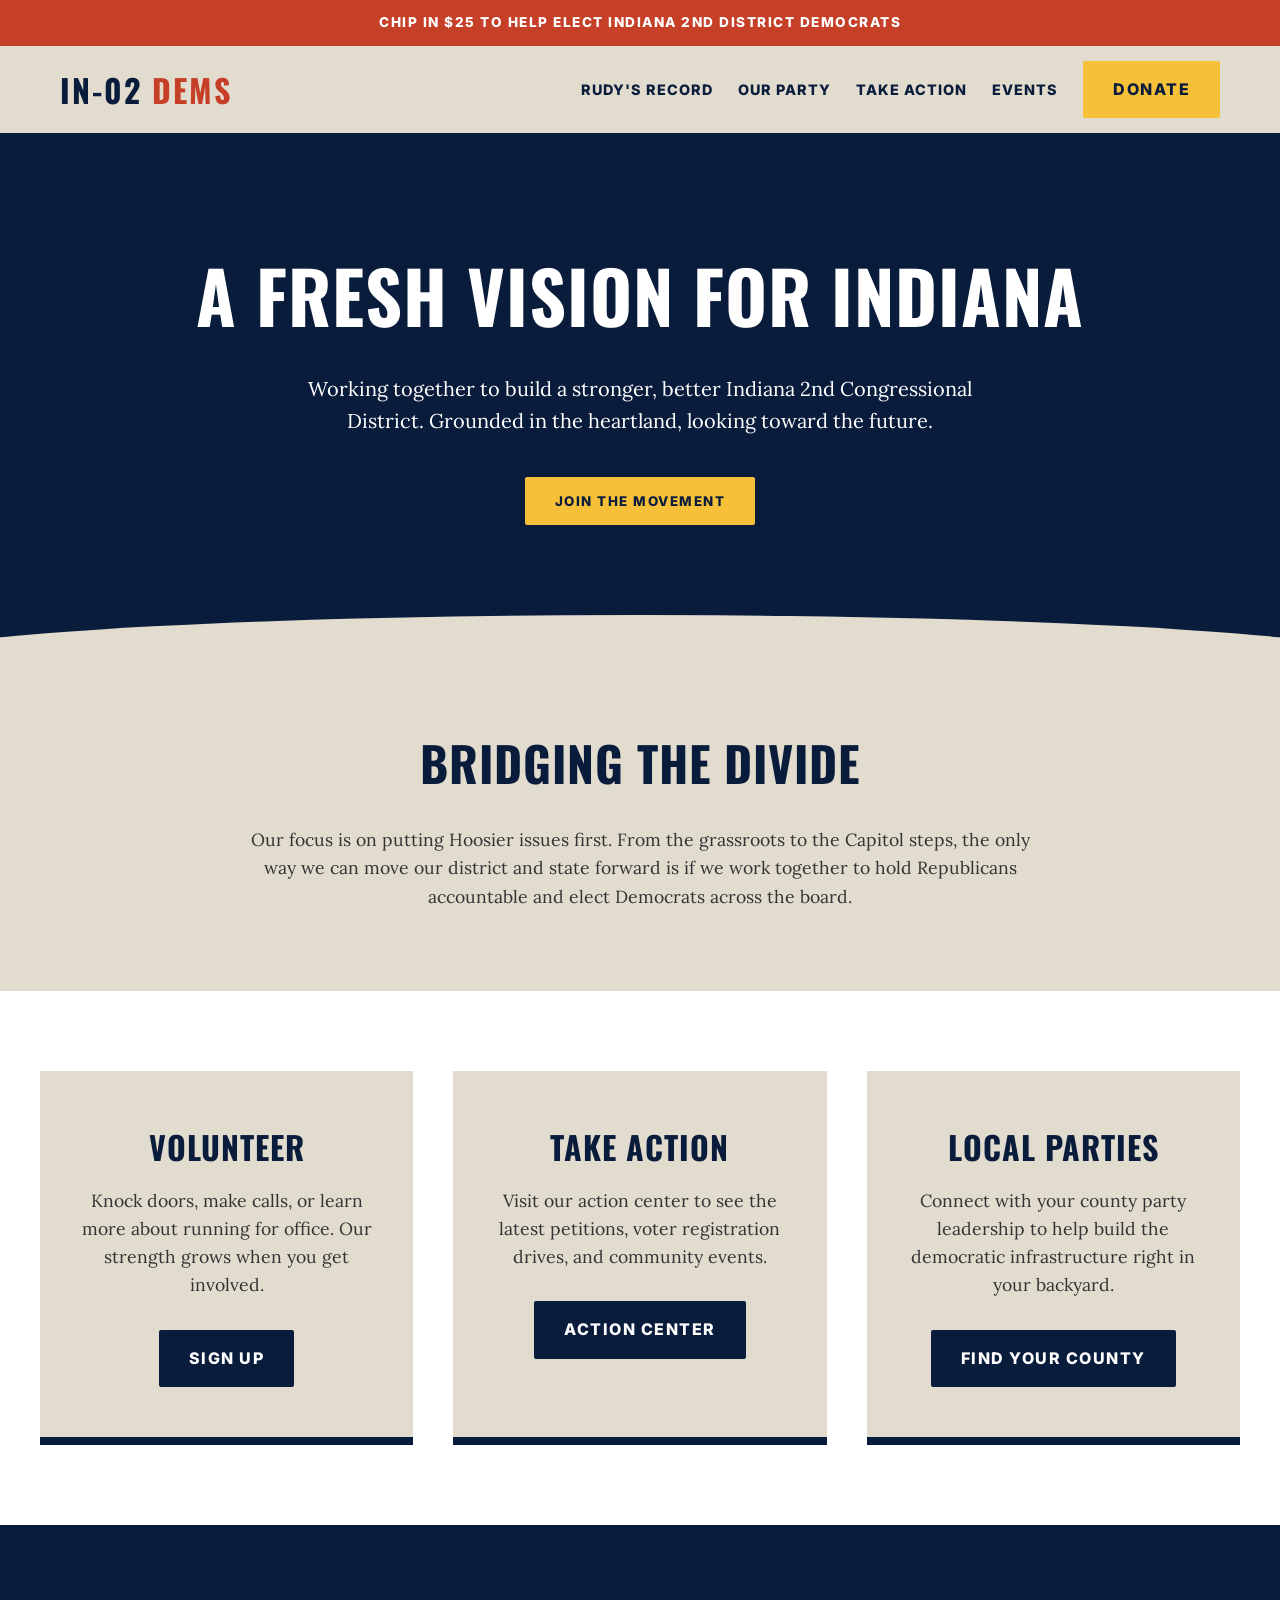
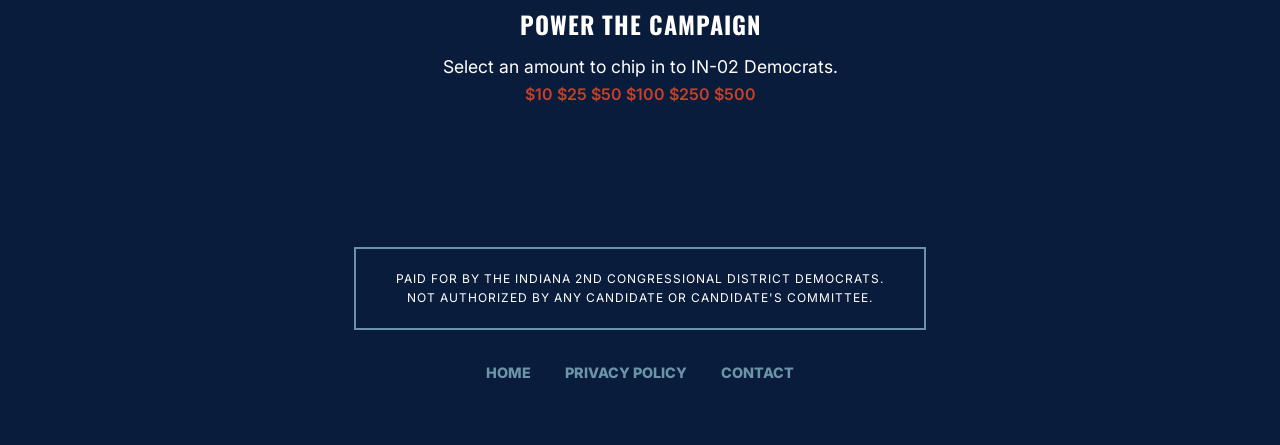
==== index.html @ 228e0f90 "Donate Button Syntax index.html" ====
<!DOCTYPE html>
<html lang="en">
<head>
    <meta charset="UTF-8">
    <meta name="viewport" content="width=device-width, initial-scale=1.0">
    <title>Indiana's 2nd Congressional District Democrats</title>
    <link href="https://fonts.googleapis.com/css2?family=Oswald:wght@500;700&family=Inter:wght@400;600;800&family=Lora:ital,wght@0,400;0,600;1,400&display=swap" rel="stylesheet">
    <style>
        /* Pete for America Inspired Design System */
        :root {
            --strato-blue: #0A1C3B;
            --heartland-yellow: #F6C039;
            --rust-belt: #C64028;
            --blue-sky: #6B94AA;
            --calumet: #E2DCCF; /* Warm sand/grey */
            --white: #FFFFFF;
            
            --font-head: 'Oswald', sans-serif;
            --font-sans: 'Inter', sans-serif;
            --font-serif: 'Lora', serif;
        }

        * {
            margin: 0;
            padding: 0;
            box-sizing: border-box;
        }

        body {
            font-family: var(--font-serif);
            color: var(--strato-blue);
            background-color: var(--white);
            line-height: 1.6;
        }

        h1, h2, h3, h4, h5 {
            font-family: var(--font-head);
            text-transform: uppercase;
            letter-spacing: 1px;
            color: var(--strato-blue);
        }

        p {
            font-size: 1.1rem;
            color: #333;
        }

        a {
            text-decoration: none;
            color: var(--rust-belt);
            font-family: var(--font-sans);
            font-weight: 600;
        }

        /* Buttons */
        .btn {
            display: inline-block;
            padding: 14px 28px;
            font-family: var(--font-sans);
            font-weight: 800;
            text-transform: uppercase;
            letter-spacing: 1.5px;
            border-radius: 2px;
            cursor: pointer;
            transition: all 0.3s ease;
            text-align: center;
        }

        .btn-yellow {
            background-color: var(--heartland-yellow);
            color: var(--strato-blue);
            border: 2px solid var(--heartland-yellow);
        }

        .btn-yellow:hover {
            background-color: transparent;
            color: var(--heartland-yellow);
        }

        .btn-blue {
            background-color: var(--strato-blue);
            color: var(--white);
            border: 2px solid var(--strato-blue);
        }

        .btn-blue:hover {
            background-color: transparent;
            color: var(--strato-blue);
        }

        /* Top Alert Bar */
        .top-bar {
            background-color: var(--rust-belt);
            color: var(--white);
            text-align: center;
            padding: 12px;
            font-family: var(--font-sans);
            font-size: 0.85rem;
            font-weight: 800;
            letter-spacing: 1.5px;
            text-transform: uppercase;
        }

        /* Navigation */
        header {
            background-color: var(--calumet);
            border-bottom: 4px solid var(--strato-blue);
            position: sticky;
            top: 0;
            z-index: 1000;
        }

        .nav-container {
            max-width: 1200px;
            margin: 0 auto;
            display: flex;
            justify-content: space-between;
            align-items: center;
            padding: 15px 20px;
        }

        .logo h2 {
            font-family: var(--font-head);
            font-size: 2rem;
            letter-spacing: 2px;
            color: var(--strato-blue);
            margin: 0;
            line-height: 1;
        }

        .logo span {
            color: var(--rust-belt);
        }

        .nav-links {
            display: flex;
            gap: 25px;
            align-items: center;
        }

        .nav-links a.nav-item {
            color: var(--strato-blue);
            font-family: var(--font-sans);
            font-weight: 800;
            font-size: 0.9rem;
            text-transform: uppercase;
            letter-spacing: 1px;
        }

        .nav-links a.nav-item:hover {
            color: var(--rust-belt);
            text-decoration: underline;
        }

        /* Hero Section with Bridge Motif */
        .hero {
            background-color: var(--strato-blue);
            color: var(--white);
            text-align: center;
            padding: 100px 20px 140px 20px;
            position: relative;
            overflow: hidden;
        }

        .hero::after {
            content: '';
            position: absolute;
            bottom: -50px;
            left: 50%;
            transform: translateX(-50%);
            width: 120%;
            height: 100px;
            background-color: var(--calumet);
            border-radius: 50% 50% 0 0; /* Creates an arch / bridge shape */
        }

        .hero h1 {
            color: var(--white);
            font-size: 4.5rem;
            margin-bottom: 20px;
            position: relative;
            z-index: 2;
        }

        .hero p {
            color: var(--white);
            font-size: 1.25rem;
            max-width: 700px;
            margin: 0 auto 40px auto;
            font-family: var(--font-serif);
            position: relative;
            z-index: 2;
        }

        /* Welcome Section */
        .welcome {
            background-color: var(--calumet);
            padding: 60px 20px 80px 20px;
            text-align: center;
        }

        .welcome-content {
            max-width: 800px;
            margin: 0 auto;
        }

        .welcome h2 {
            font-size: 3rem;
            margin-bottom: 25px;
        }

        /* Action Center Cards */
        .action-center {
            background-color: var(--white);
            padding: 80px 20px;
        }

        .action-grid {
            max-width: 1200px;
            margin: 0 auto;
            display: grid;
            grid-template-columns: repeat(auto-fit, minmax(320px, 1fr));
            gap: 40px;
        }

        .card {
            background-color: var(--calumet);
            padding: 50px 30px;
            text-align: center;
            border-bottom: 8px solid var(--strato-blue);
            transition: transform 0.2s ease;
        }

        .card:hover {
            transform: translateY(-5px);
        }

        .card h3 {
            font-size: 2rem;
            margin-bottom: 15px;
        }

        .card p {
            margin-bottom: 30px;
        }

        /* Donation Section */
        .donation-section {
            background-color: var(--strato-blue);
            padding: 80px 20px;
            text-align: center;
            color: var(--white);
        }

        .donation-section h2, .donation-section p {
            color: var(--white);
        }

        .donation-grid {
            max-width: 800px;
            display: grid;
            grid-template-columns: repeat(3, 1fr);
            gap: 20px;
            margin: 40px auto;
        }

        .donate-amt {
            background: transparent;
            border: 3px solid var(--heartland-yellow);
            color: var(--heartland-yellow);
            padding: 15px;
            font-size: 1.5rem;
            font-family: var(--font-head);
            cursor: pointer;
            transition: all 0.2s;
        }

        .donate-amt:hover {
            background: var(--heartland-yellow);
            color: var(--strato-blue);
        }

        /* Newsletter Signup */
         .newsletter {
            background-color: var(--heartland-yellow);
            color: var(--strato-blue);
            padding: 80px 20px;
            text-align: center;
         }

        /* Footer */
        footer {
            background-color: var(--strato-blue);
            color: var(--blue-sky);
            text-align: center;
            padding: 60px 20px;
            font-family: var(--font-sans);
        }

        .disclaimer {
            border: 2px solid var(--blue-sky);
            display: inline-block;
            padding: 20px 40px;
            margin-bottom: 30px;
            font-size: 0.75rem;
            text-transform: uppercase;
            letter-spacing: 1px;
            color: var(--white);
        }

        .footer-links a {
            color: var(--blue-sky);
            margin: 0 15px;
            font-size: 0.9rem;
            text-transform: uppercase;
            font-weight: 800;
        }

        .footer-links a:hover {
            color: var(--heartland-yellow);
        }

        /* Mobile Responsiveness */
        @media (max-width: 768px) {
            .nav-links {
                display: none;
            }
            .hero h1 {
                font-size: 3rem;
            }
            .donation-grid {
                grid-template-columns: 1fr 1fr;
            }
        }
        /* ========================================= */
        /* --- ACTION NETWORK & POP-UP STYLES --- */
        /* ========================================= */

        /* --- 1. Action Network Form Overrides --- */
        #can-form-area {
            font-family: var(--font-sans) !important;
            color: var(--strato-blue) !important;
            text-align: left !important;
            margin: 0 auto !important;
            float: none !important;
            display: block !important;
            max-width: 600px !important;
        }

        #can-form-area input[type="text"],
        #can-form-area input[type="email"],
        #can-form-area input[type="tel"],
        #can-form-area select {
            font-family: var(--font-sans) !important;
            border: 2px solid var(--strato-blue) !important;
            border-radius: 2px !important;
            padding: 12px 15px !important;
            background-color: var(--white) !important;
            color: var(--strato-blue) !important;
            font-size: 1rem !important;
            margin-bottom: 15px !important;
        }

        #can-form-area input[type="submit"], 
        #can-form-area .button {
            background-color: var(--strato-blue) !important;
            color: var(--white) !important;
            border: 2px solid var(--strato-blue) !important;
            font-family: var(--font-sans) !important;
            font-weight: 800 !important;
            text-transform: uppercase !important;
            letter-spacing: 1.5px !important;
            border-radius: 2px !important;
            padding: 14px 28px !important;
            cursor: pointer !important;
            transition: all 0.3s ease !important;
            width: 100% !important;
            margin-top: 15px !important;
            box-shadow: none !important;
            text-shadow: none !important;
        }

        #can-form-area input[type="submit"]:hover, 
        #can-form-area .button:hover {
            background-color: transparent !important;
            color: var(--strato-blue) !important;
        }

        #can-form-area label {
            font-weight: 600 !important;
            color: var(--strato-blue) !important;
            margin-bottom: 5px !important;
        }
        
        #can-form-area .control-label {
            font-family: var(--font-head) !important;
            text-transform: uppercase !important;
            letter-spacing: 1px !important;
            font-size: 1.2rem !important;
            margin-top: 15px !important;
        }

        /* --- 2. Modal / Pop-Up Styles --- */
        .modal {
            display: none; 
            position: fixed; 
            z-index: 2000; 
            left: 0;
            top: 0;
            width: 100%; 
            height: 100%; 
            overflow: auto; 
            background-color: rgba(10, 28, 59, 0.85); 
            backdrop-filter: blur(4px); 
        }

        .modal-content {
            background-color: var(--calumet);
            margin: 5% auto; 
            padding: 40px 30px;
            border-top: 8px solid var(--heartland-yellow);
            width: 90%;
            max-width: 650px;
            position: relative;
            box-shadow: 0 10px 30px rgba(0,0,0,0.3);
            border-radius: 4px;
        }

        .close-btn {
            color: var(--strato-blue);
            position: absolute;
            top: 15px;
            right: 25px;
            font-size: 35px;
            font-weight: bold;
            cursor: pointer;
            transition: color 0.2s;
        }

        .close-btn:hover,
        .close-btn:focus {
            color: var(--rust-belt);
            text-decoration: none;
        }
    </style>
</head>
<body>

    <div class="top-bar">
        Chip in $25 to help elect Indiana 2nd District Democrats
    </div>

    <header>
        <div class="nav-container">
            <div class="logo">
                <h2>IN-02 <span>DEMS</span></h2>
            </div>
            <nav class="nav-links">
                <a href="rudy-facts.html" class="nav-item">Rudy's Record</a>
                <a href="our-party.html" class="nav-item">Our Party</a>
                <a href="#action" class="nav-item">Take Action</a>
                <a href="#events" class="nav-item">Events</a>
                <a href="https://secure.actblue.com" class="btn btn-yellow">Donate</a>
            </nav>
        </div>
    </header>

    <section class="hero">
        <h1>A Fresh Vision for Indiana</h1>
        <p>Working together to build a stronger, better Indiana 2nd Congressional District. Grounded in the heartland, looking toward the future.</p>
        <button id="openModalBtn" class="btn btn-yellow">Join The Movement</button>
    </section>

    <section id="about" class="welcome">
        <div class="welcome-content">
            <h2>Bridging The Divide</h2>
            <p>Our focus is on putting Hoosier issues first. From the grassroots to the Capitol steps, the only way we can move our district and state forward is if we work together to hold Republicans accountable and elect Democrats across the board.</p>
        </div>
    </section>

    <section id="action" class="action-center">
        <div class="action-grid">
            <div class="card">
                <h3>Volunteer</h3>
                <p>Knock doors, make calls, or learn more about running for office. Our strength grows when you get involved.</p>
                <a href="#" class="btn btn-blue">Sign Up</a>
            </div>
            <div class="card">
                <h3>Take Action</h3>
                <p>Visit our action center to see the latest petitions, voter registration drives, and community events.</p>
                <a href="#" class="btn btn-blue">Action Center</a>
            </div>
            <div class="card">
                <h3>Local Parties</h3>
                <p>Connect with your county party leadership to help build the democratic infrastructure right in your backyard.</p>
                <a href="#" class="btn btn-blue">Find Your County</a>
            </div>
        </div>
    </section>

    <section class="donation-section">
        <h2>Power The Campaign</h2>
        <p style="font-family: var(--font-sans); margin-top: 10px;">Select an amount to chip in to IN-02 Democrats.</p>
        
        <div class="donate-grid">
            <a href="https://secure.actblue.com/donate/2nd-congressional-district-democrat-committee-1?amount=10" target="_blank" class="donate-btn">$10</a>
            <a href="https://secure.actblue.com/donate/2nd-congressional-district-democrat-committee-1?amount=25" target="_blank" class="donate-btn">$25</a>
            <a href="https://secure.actblue.com/donate/2nd-congressional-district-democrat-committee-1?amount=50" target="_blank" class="donate-btn">$50</a>
            <a href="https://secure.actblue.com/donate/2nd-congressional-district-democrat-committee-1?amount=100" target="_blank" class="donate-btn">$100</a>
            <a href="https://secure.actblue.com/donate/2nd-congressional-district-democrat-committee-1?amount=250" target="_blank" class="donate-btn">$250</a>
            <a href="https://secure.actblue.com/donate/2nd-congressional-district-democrat-committee-1?amount=500" target="_blank" class="donate-btn">$500</a>
        </div>
        
    </section>
    <!-- The Pop-Up Modal -->
    <div id="actionModal" class="modal">
        <div class="modal-content">
            <span class="close-btn">&times;</span>
            <h2 style="text-align: center; font-size: 2.5rem; margin-bottom: 10px;">Join The Team</h2>
            <p style="text-align: center; margin-bottom: 25px;">Sign up for updates and volunteer opportunities.</p>
            
            <!-- PASTE YOUR ACTION NETWORK EMBED CODE BELOW THIS LINE -->
            <link href='https://actionnetwork.org/css/style-embed-whitelabel-v3.css' rel='stylesheet' type='text/css' />
            <script src='https://actionnetwork.org/widgets/v6/form/join-the-movement-162?format=js&source=widget&style=full'></script>
            <div id='can-form-area-join-the-movement-162' style='width: 600px'><!-- this div is the target for our HTML insertion --></div>
            <!-- END ACTION NETWORK EMBED -->
        </div>
    </div>
    </section>

    <!-- Footer -->

    <footer>
        <div class="disclaimer">
            Paid for by the Indiana 2nd Congressional District Democrats.<br>
            Not authorized by any candidate or candidate's committee.
        </div>
        <div class="footer-links">
            <a href="#">Home</a>
            <a href="#">Privacy Policy</a>
            <a href="#">Contact</a>
        </div>
    </footer>
    <!-- Pop-Up Functionality -->
    <script>
        // Get the modal
        var modal = document.getElementById("actionModal");

        // Get the button that opens the modal
        var btn = document.getElementById("openModalBtn");

        // Get the <span> element that closes the modal
        var span = document.getElementsByClassName("close-btn")[0];

        // When the user clicks the button, open the modal 
        btn.onclick = function() {
            modal.style.display = "block";
        }

        // When the user clicks on <span> (x), close the modal
        span.onclick = function() {
            modal.style.display = "none";
        }

        // When the user clicks anywhere outside of the modal, close it
        window.onclick = function(event) {
            if (event.target == modal) {
                modal.style.display = "none";
            }
        }
    </script>
</body>
</html>
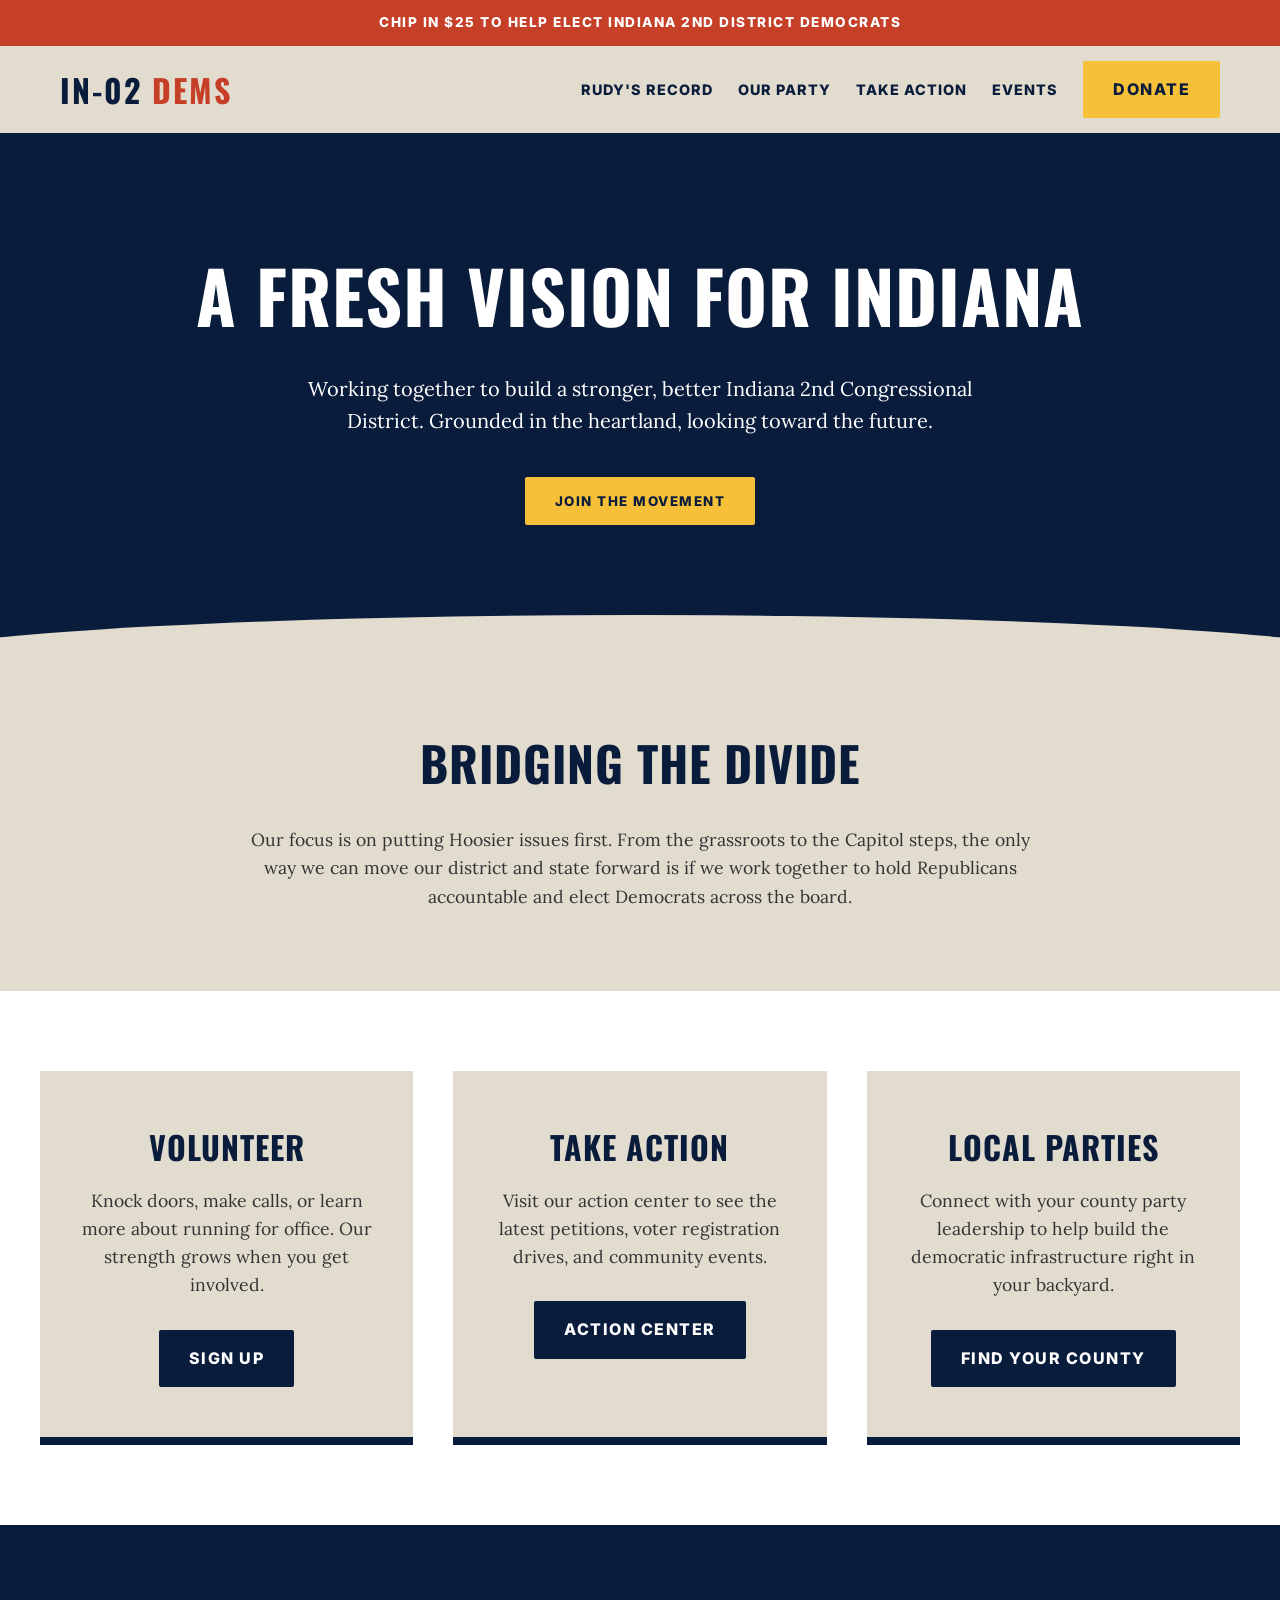
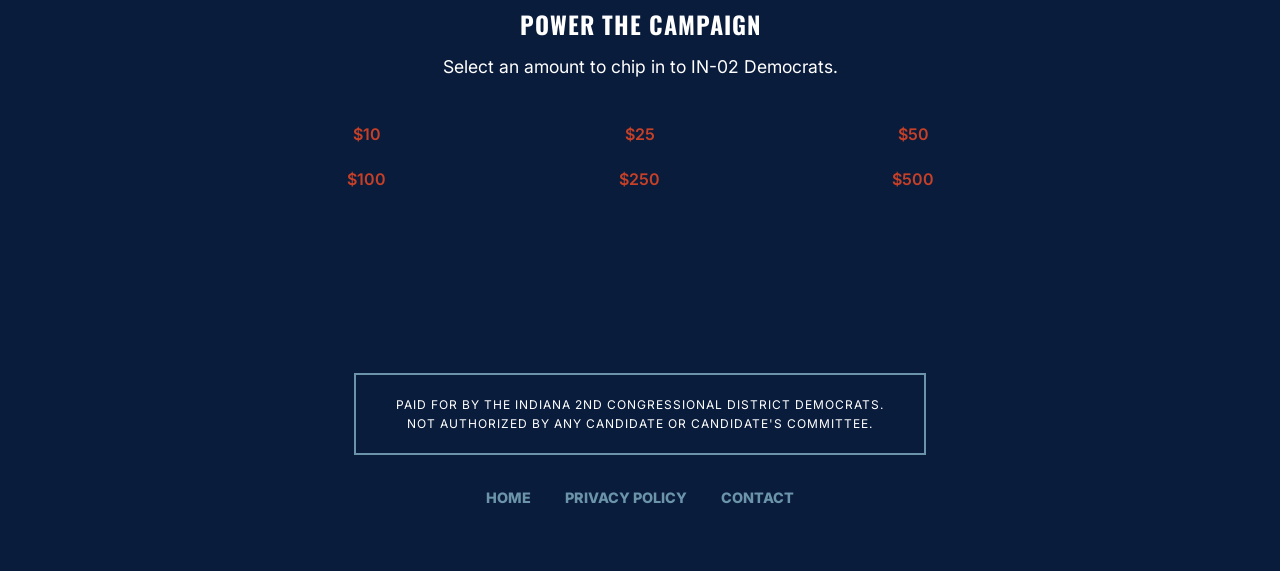
==== commit c22f78dd: "Donate to Donation index.html" ====
--- a/index.html
+++ b/index.html
@@ -502,7 +502,7 @@
         <h2>Power The Campaign</h2>
         <p style="font-family: var(--font-sans); margin-top: 10px;">Select an amount to chip in to IN-02 Democrats.</p>
         
-        <div class="donate-grid">
+        <div class="donation-grid">
             <a href="https://secure.actblue.com/donate/2nd-congressional-district-democrat-committee-1?amount=10" target="_blank" class="donate-btn">$10</a>
             <a href="https://secure.actblue.com/donate/2nd-congressional-district-democrat-committee-1?amount=25" target="_blank" class="donate-btn">$25</a>
             <a href="https://secure.actblue.com/donate/2nd-congressional-district-democrat-committee-1?amount=50" target="_blank" class="donate-btn">$50</a>
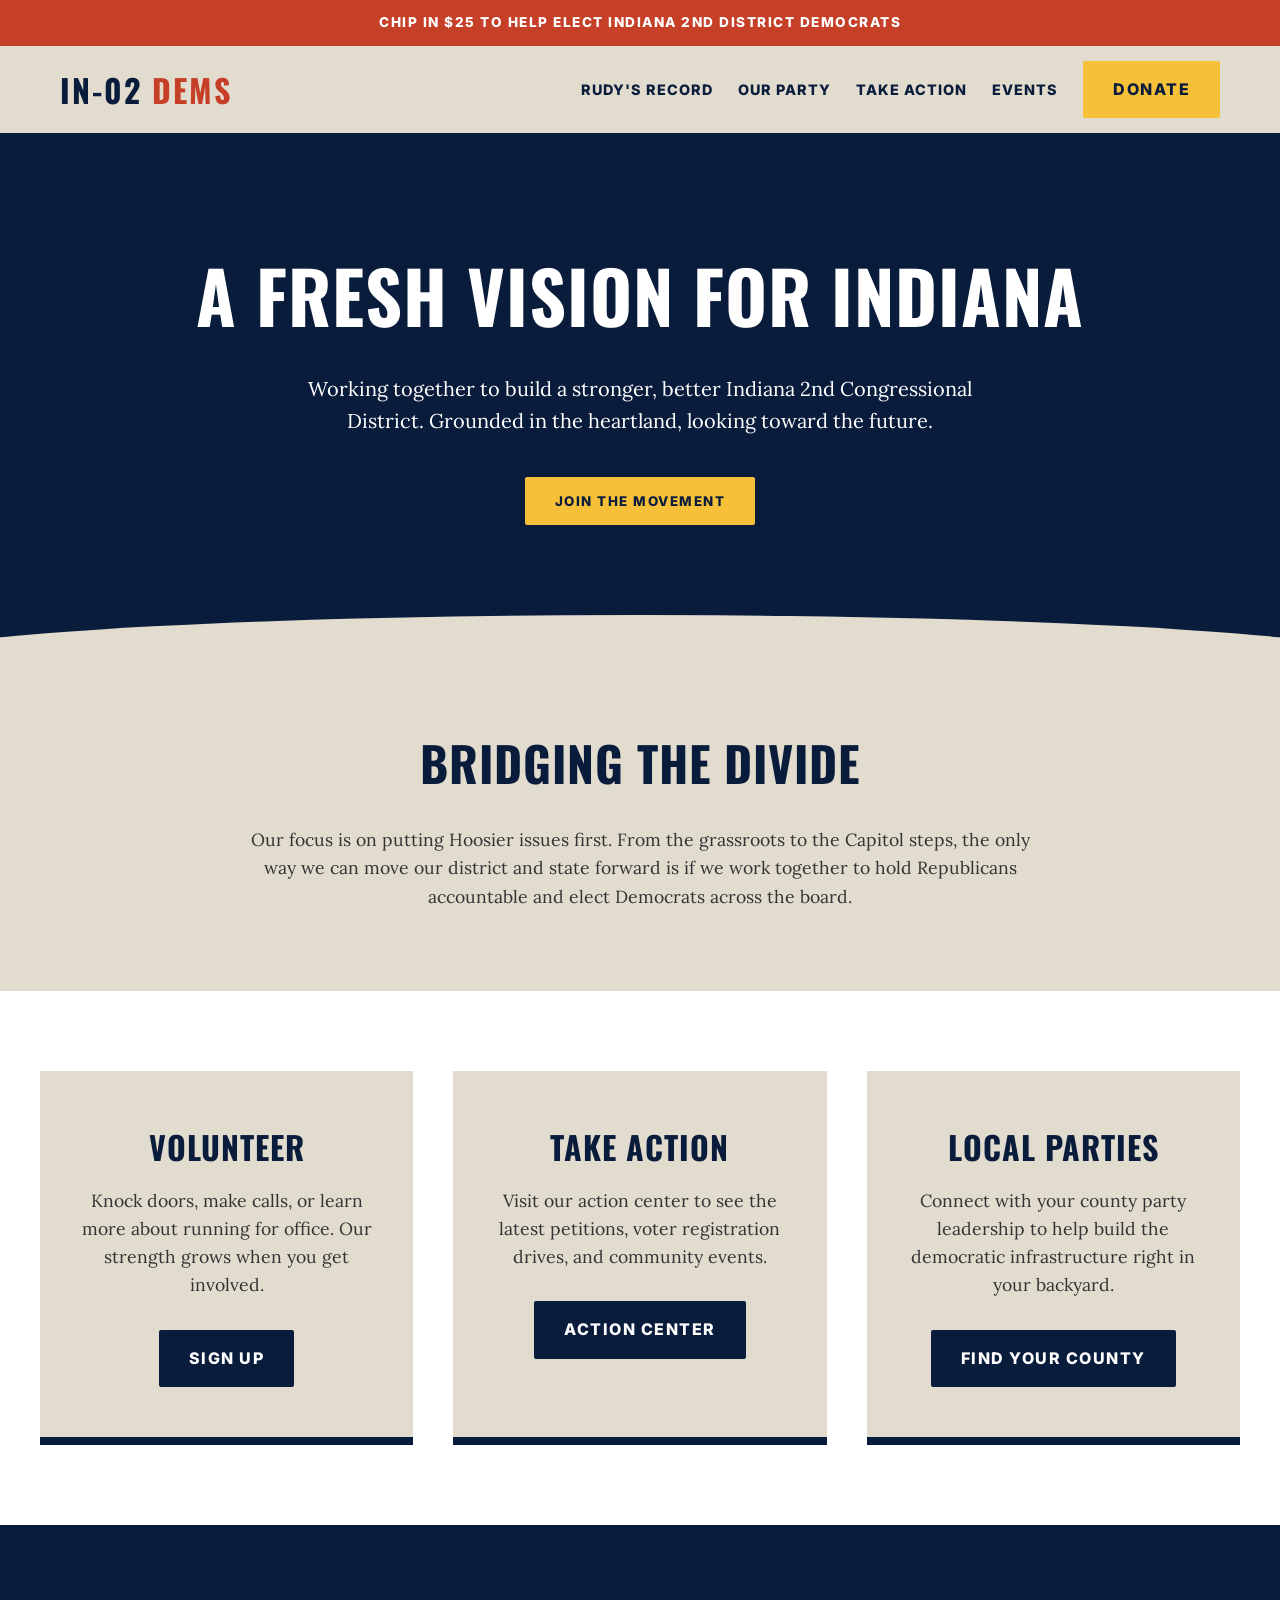
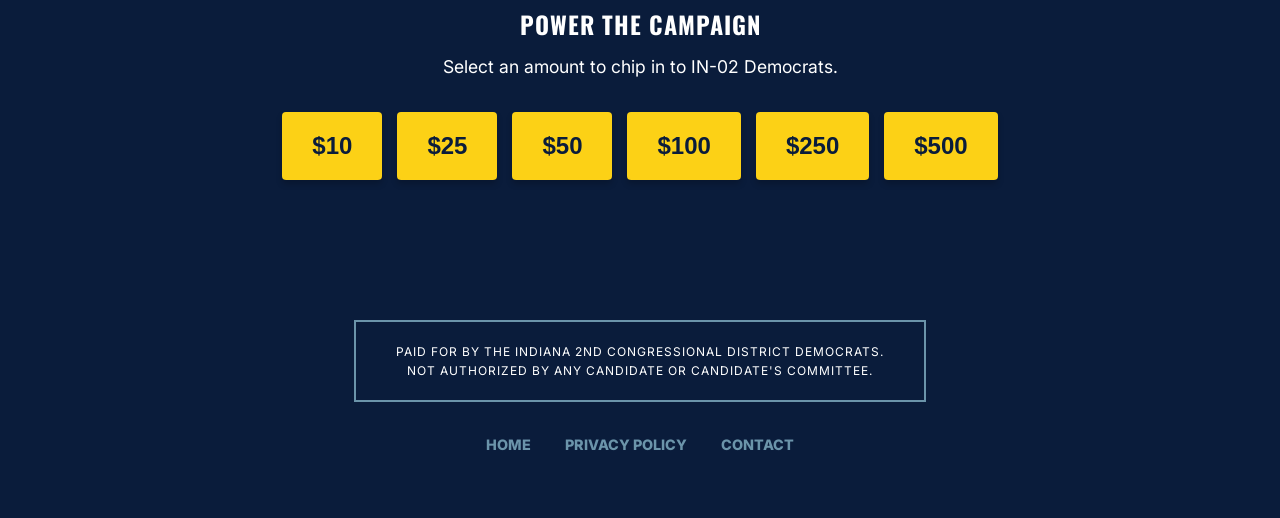
==== commit b9c98c0d: "CSS Added to Donation Buttons index.html" ====
--- a/index.html
+++ b/index.html
@@ -442,6 +442,45 @@
             color: var(--rust-belt);
             text-decoration: none;
         }
+        /* ========================================= */
+        /* --- DONATION BUTTON HOVER STYLES --- */
+        /* ========================================= */
+
+        .donate-grid-fixed {
+            display: flex;
+            flex-wrap: wrap;
+            justify-content: center;
+            gap: 20px;
+            max-width: 800px;
+            margin: 30px auto 0 auto;
+            padding: 0 20px;
+        }
+
+        .donate-box {
+            background-color: #FCD116 !important;
+            color: #0A1C3B !important;
+            padding: 20px 10px !important; /* Increased padding makes them taller */
+            width: 150px !important; /* Forces every box to be exactly 150px wide */
+            box-sizing: border-box !important;
+            font-family: sans-serif !important;
+            font-size: 1.8rem !important; /* Slightly larger text */
+            font-weight: bold !important;
+            text-decoration: none !important;
+            border-radius: 6px !important; /* Slightly softer corners */
+            text-align: center !important;
+            box-shadow: 0 4px 6px rgba(0,0,0,0.2) !important;
+            transition: transform 0.2s ease, box-shadow 0.2s ease !important; /* The magic animation rule */
+            display: block !important;
+        }
+
+        /* This controls what happens when the mouse hovers over the box */
+        .donate-box:hover {
+            transform: translateY(-8px) !important; /* Lifts the box up by 8 pixels */
+            box-shadow: 0 12px 24px rgba(0,0,0,0.3) !important; /* Makes the shadow larger to simulate lifting */
+            text-decoration: none !important;
+            color: #0A1C3B !important;
+        }
+        
     </style>
 </head>
 <body>
@@ -502,13 +541,13 @@
         <h2>Power The Campaign</h2>
         <p style="font-family: var(--font-sans); margin-top: 10px;">Select an amount to chip in to IN-02 Democrats.</p>
         
-        <div class="donation-grid">
-            <a href="https://secure.actblue.com/donate/2nd-congressional-district-democrat-committee-1?amount=10" target="_blank" class="donate-btn">$10</a>
-            <a href="https://secure.actblue.com/donate/2nd-congressional-district-democrat-committee-1?amount=25" target="_blank" class="donate-btn">$25</a>
-            <a href="https://secure.actblue.com/donate/2nd-congressional-district-democrat-committee-1?amount=50" target="_blank" class="donate-btn">$50</a>
-            <a href="https://secure.actblue.com/donate/2nd-congressional-district-democrat-committee-1?amount=100" target="_blank" class="donate-btn">$100</a>
-            <a href="https://secure.actblue.com/donate/2nd-congressional-district-democrat-committee-1?amount=250" target="_blank" class="donate-btn">$250</a>
-            <a href="https://secure.actblue.com/donate/2nd-congressional-district-democrat-committee-1?amount=500" target="_blank" class="donate-btn">$500</a>
+        <div style="display: flex; flex-wrap: wrap; justify-content: center; gap: 15px; max-width: 800px; margin: 30px auto 0 auto; padding: 0 20px;">
+            <a href="https://secure.actblue.com/donate/2nd-congressional-district-democrat-committee-1?amount=10" target="_blank" style="display: inline-block; background-color: #FCD116 !important; color: #0A1C3B !important; padding: 15px 30px; font-family: sans-serif; font-size: 1.5rem; font-weight: bold; text-decoration: none; border-radius: 4px; min-width: 100px; text-align: center; box-shadow: 0 4px 6px rgba(0,0,0,0.2); border: none;">$10</a>
+            <a href="https://secure.actblue.com/donate/2nd-congressional-district-democrat-committee-1?amount=25" target="_blank" style="display: inline-block; background-color: #FCD116 !important; color: #0A1C3B !important; padding: 15px 30px; font-family: sans-serif; font-size: 1.5rem; font-weight: bold; text-decoration: none; border-radius: 4px; min-width: 100px; text-align: center; box-shadow: 0 4px 6px rgba(0,0,0,0.2); border: none;">$25</a>
+            <a href="https://secure.actblue.com/donate/2nd-congressional-district-democrat-committee-1?amount=50" target="_blank" style="display: inline-block; background-color: #FCD116 !important; color: #0A1C3B !important; padding: 15px 30px; font-family: sans-serif; font-size: 1.5rem; font-weight: bold; text-decoration: none; border-radius: 4px; min-width: 100px; text-align: center; box-shadow: 0 4px 6px rgba(0,0,0,0.2); border: none;">$50</a>
+            <a href="https://secure.actblue.com/donate/2nd-congressional-district-democrat-committee-1?amount=100" target="_blank" style="display: inline-block; background-color: #FCD116 !important; color: #0A1C3B !important; padding: 15px 30px; font-family: sans-serif; font-size: 1.5rem; font-weight: bold; text-decoration: none; border-radius: 4px; min-width: 100px; text-align: center; box-shadow: 0 4px 6px rgba(0,0,0,0.2); border: none;">$100</a>
+            <a href="https://secure.actblue.com/donate/2nd-congressional-district-democrat-committee-1?amount=250" target="_blank" style="display: inline-block; background-color: #FCD116 !important; color: #0A1C3B !important; padding: 15px 30px; font-family: sans-serif; font-size: 1.5rem; font-weight: bold; text-decoration: none; border-radius: 4px; min-width: 100px; text-align: center; box-shadow: 0 4px 6px rgba(0,0,0,0.2); border: none;">$250</a>
+            <a href="https://secure.actblue.com/donate/2nd-congressional-district-democrat-committee-1?amount=500" target="_blank" style="display: inline-block; background-color: #FCD116 !important; color: #0A1C3B !important; padding: 15px 30px; font-family: sans-serif; font-size: 1.5rem; font-weight: bold; text-decoration: none; border-radius: 4px; min-width: 100px; text-align: center; box-shadow: 0 4px 6px rgba(0,0,0,0.2); border: none;">$500</a>
         </div>
         
     </section>
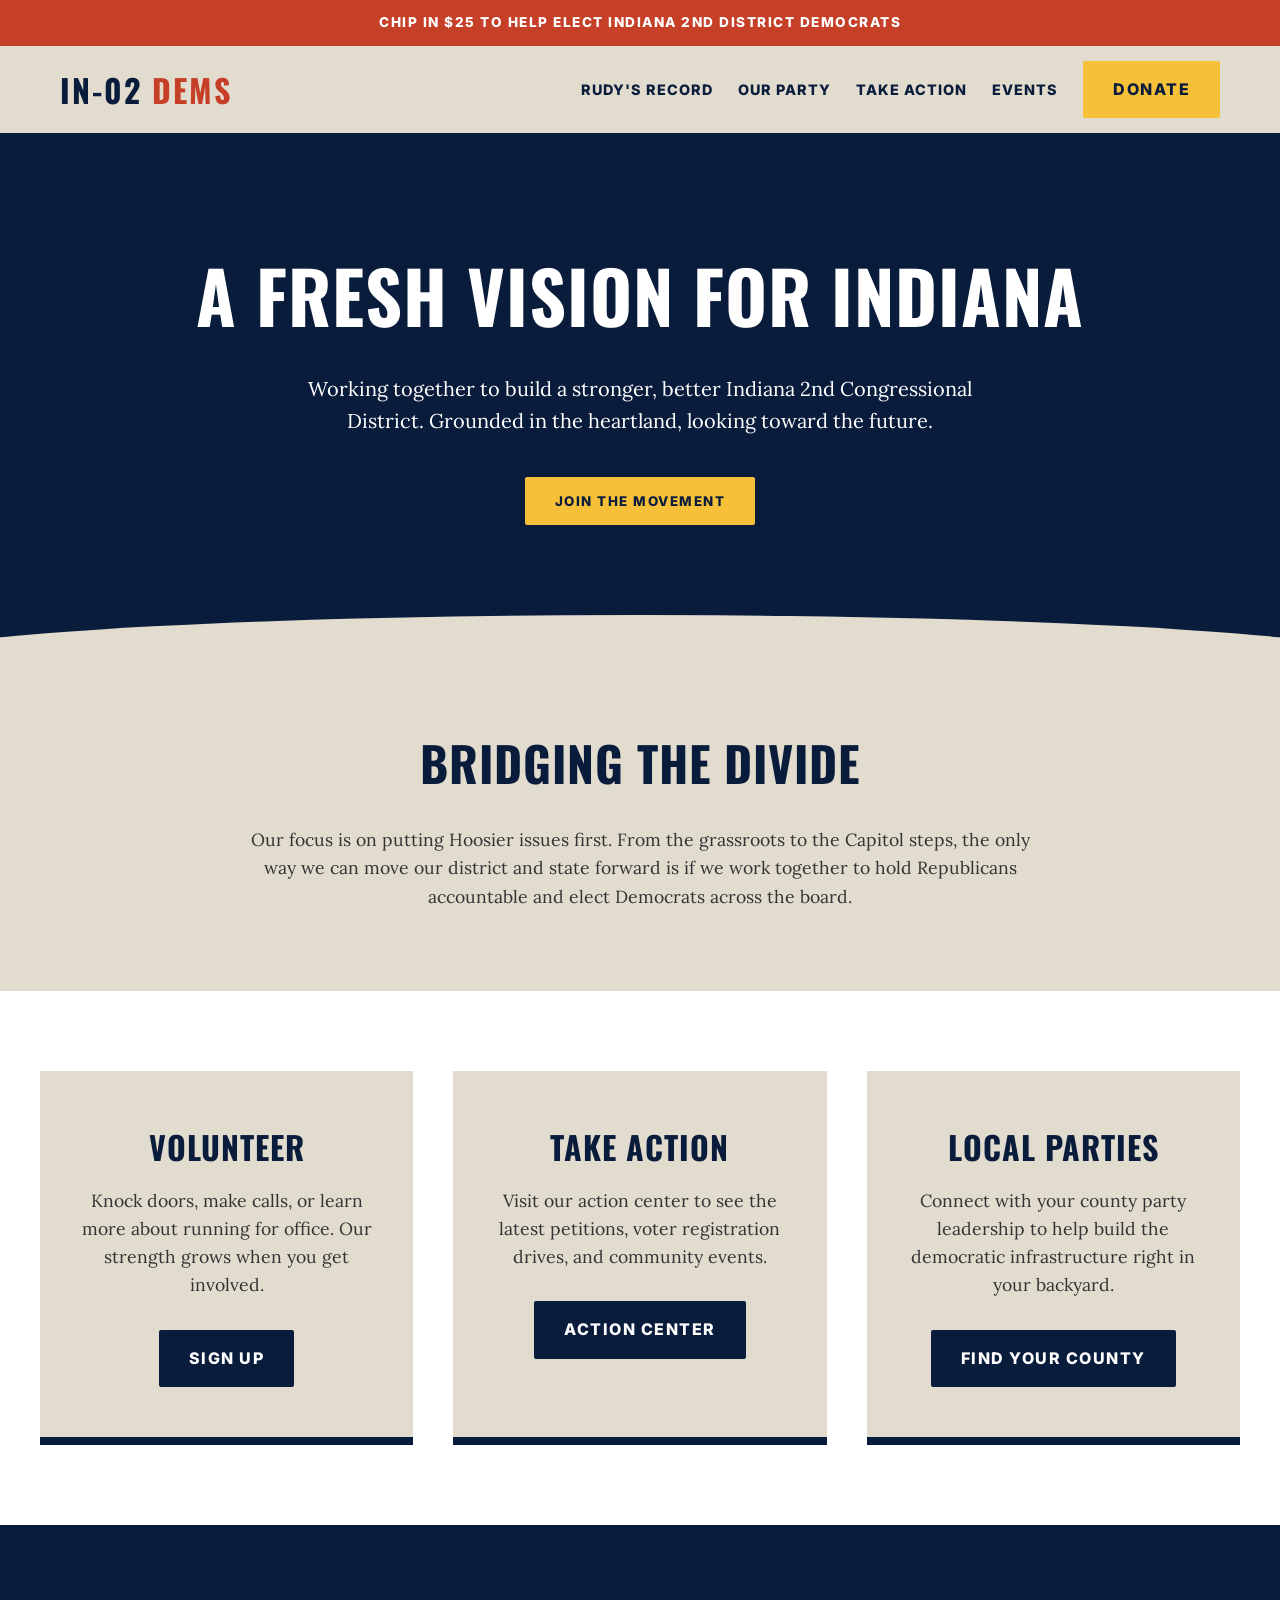
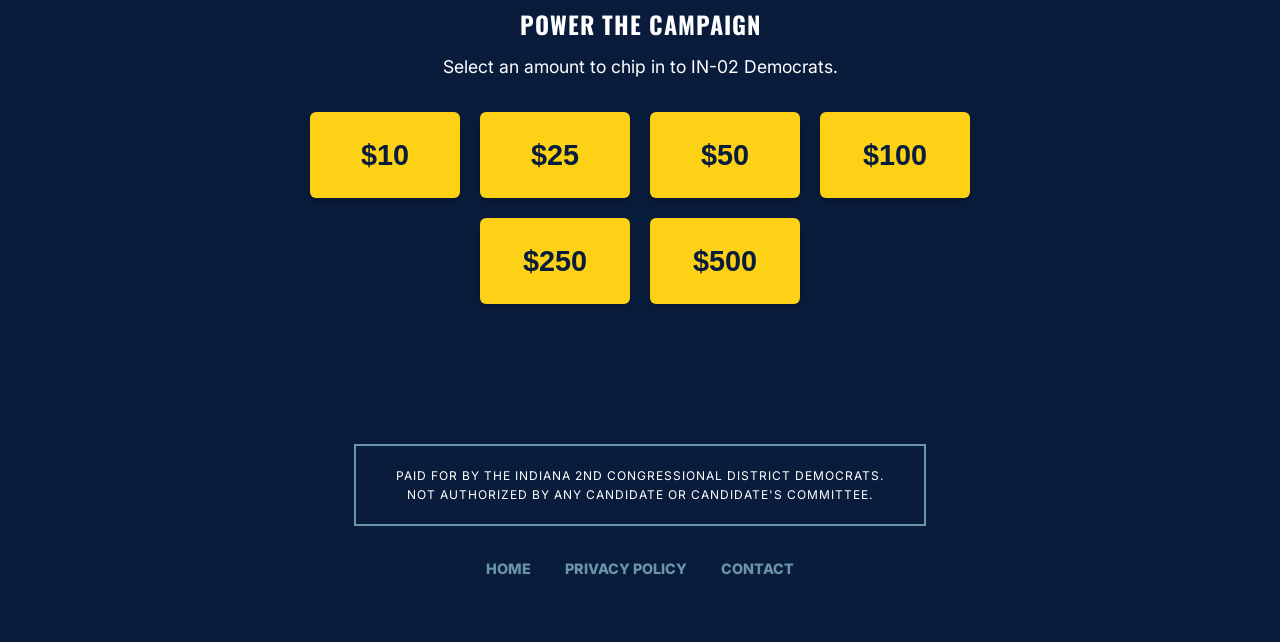
==== commit d74cc0de: "Made Donation Boxes Same Size index.html" ====
--- a/index.html
+++ b/index.html
@@ -541,13 +541,13 @@
         <h2>Power The Campaign</h2>
         <p style="font-family: var(--font-sans); margin-top: 10px;">Select an amount to chip in to IN-02 Democrats.</p>
         
-        <div style="display: flex; flex-wrap: wrap; justify-content: center; gap: 15px; max-width: 800px; margin: 30px auto 0 auto; padding: 0 20px;">
-            <a href="https://secure.actblue.com/donate/2nd-congressional-district-democrat-committee-1?amount=10" target="_blank" style="display: inline-block; background-color: #FCD116 !important; color: #0A1C3B !important; padding: 15px 30px; font-family: sans-serif; font-size: 1.5rem; font-weight: bold; text-decoration: none; border-radius: 4px; min-width: 100px; text-align: center; box-shadow: 0 4px 6px rgba(0,0,0,0.2); border: none;">$10</a>
-            <a href="https://secure.actblue.com/donate/2nd-congressional-district-democrat-committee-1?amount=25" target="_blank" style="display: inline-block; background-color: #FCD116 !important; color: #0A1C3B !important; padding: 15px 30px; font-family: sans-serif; font-size: 1.5rem; font-weight: bold; text-decoration: none; border-radius: 4px; min-width: 100px; text-align: center; box-shadow: 0 4px 6px rgba(0,0,0,0.2); border: none;">$25</a>
-            <a href="https://secure.actblue.com/donate/2nd-congressional-district-democrat-committee-1?amount=50" target="_blank" style="display: inline-block; background-color: #FCD116 !important; color: #0A1C3B !important; padding: 15px 30px; font-family: sans-serif; font-size: 1.5rem; font-weight: bold; text-decoration: none; border-radius: 4px; min-width: 100px; text-align: center; box-shadow: 0 4px 6px rgba(0,0,0,0.2); border: none;">$50</a>
-            <a href="https://secure.actblue.com/donate/2nd-congressional-district-democrat-committee-1?amount=100" target="_blank" style="display: inline-block; background-color: #FCD116 !important; color: #0A1C3B !important; padding: 15px 30px; font-family: sans-serif; font-size: 1.5rem; font-weight: bold; text-decoration: none; border-radius: 4px; min-width: 100px; text-align: center; box-shadow: 0 4px 6px rgba(0,0,0,0.2); border: none;">$100</a>
-            <a href="https://secure.actblue.com/donate/2nd-congressional-district-democrat-committee-1?amount=250" target="_blank" style="display: inline-block; background-color: #FCD116 !important; color: #0A1C3B !important; padding: 15px 30px; font-family: sans-serif; font-size: 1.5rem; font-weight: bold; text-decoration: none; border-radius: 4px; min-width: 100px; text-align: center; box-shadow: 0 4px 6px rgba(0,0,0,0.2); border: none;">$250</a>
-            <a href="https://secure.actblue.com/donate/2nd-congressional-district-democrat-committee-1?amount=500" target="_blank" style="display: inline-block; background-color: #FCD116 !important; color: #0A1C3B !important; padding: 15px 30px; font-family: sans-serif; font-size: 1.5rem; font-weight: bold; text-decoration: none; border-radius: 4px; min-width: 100px; text-align: center; box-shadow: 0 4px 6px rgba(0,0,0,0.2); border: none;">$500</a>
+        <div class="donate-grid-fixed">
+            <a href="https://secure.actblue.com/donate/2nd-congressional-district-democrat-committee-1?amount=10" target="_blank" class="donate-box">$10</a>
+            <a href="https://secure.actblue.com/donate/2nd-congressional-district-democrat-committee-1?amount=25" target="_blank" class="donate-box">$25</a>
+            <a href="https://secure.actblue.com/donate/2nd-congressional-district-democrat-committee-1?amount=50" target="_blank" class="donate-box">$50</a>
+            <a href="https://secure.actblue.com/donate/2nd-congressional-district-democrat-committee-1?amount=100" target="_blank" class="donate-box">$100</a>
+            <a href="https://secure.actblue.com/donate/2nd-congressional-district-democrat-committee-1?amount=250" target="_blank" class="donate-box">$250</a>
+            <a href="https://secure.actblue.com/donate/2nd-congressional-district-democrat-committee-1?amount=500" target="_blank" class="donate-box">$500</a>
         </div>
         
     </section>
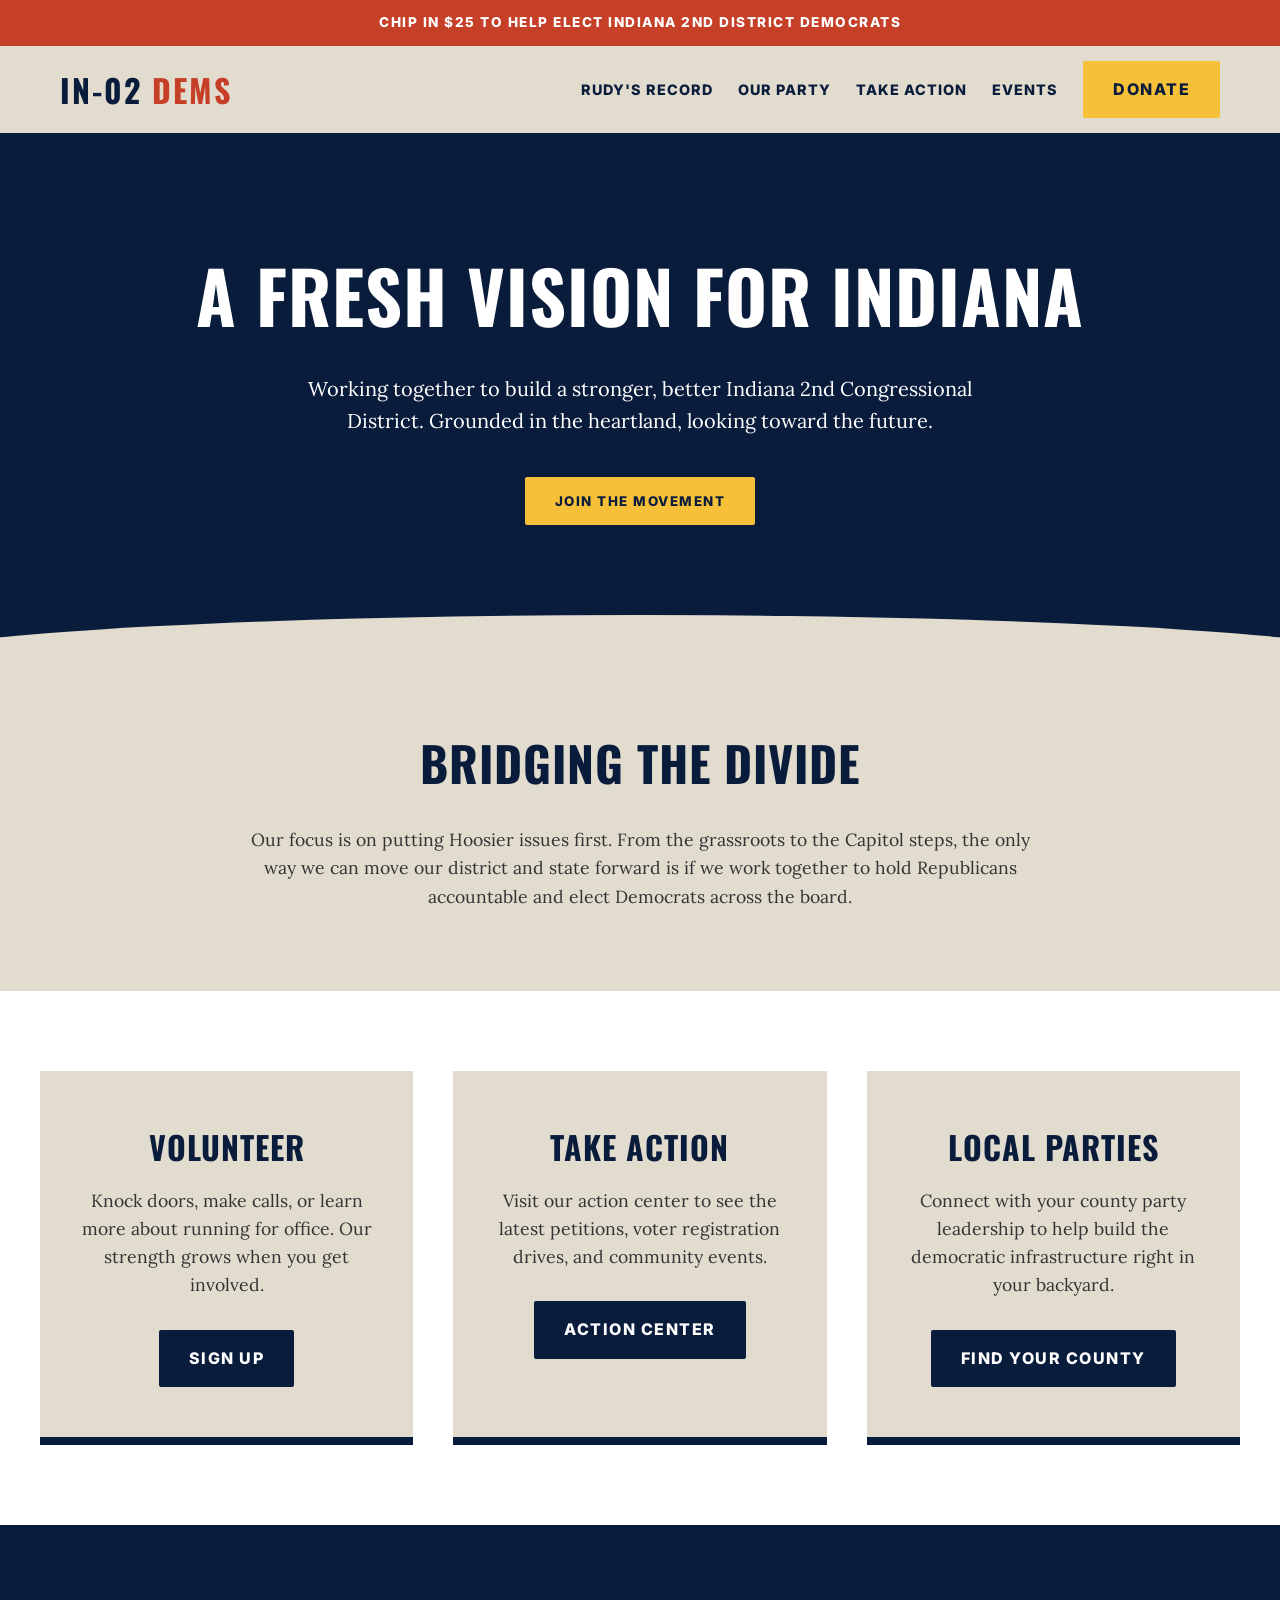
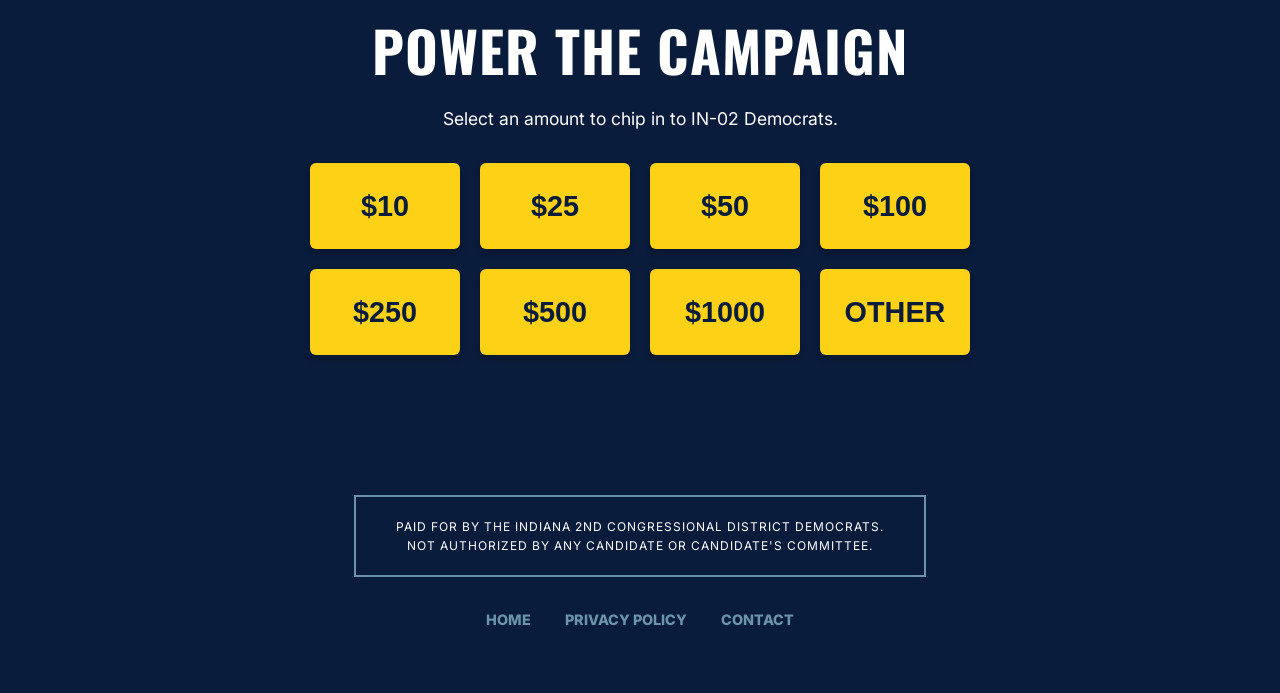
==== commit fa29d2ee: "Font Size Increase to "Power the Campaign" index.html" ====
--- a/index.html
+++ b/index.html
@@ -538,7 +538,7 @@
     </section>
 
     <section class="donation-section">
-        <h2>Power The Campaign</h2>
+        <h2 style="text-align: center; color: #ffffff !important; font-family: var(--font-head) !important; font-size: 3.5rem !important; text-transform: uppercase !important; letter-spacing: 1px !important; margin-bottom: 10px !important;">Power The Campaign</h2>
         <p style="font-family: var(--font-sans); margin-top: 10px;">Select an amount to chip in to IN-02 Democrats.</p>
         
         <div class="donate-grid-fixed">
@@ -548,6 +548,8 @@
             <a href="https://secure.actblue.com/donate/2nd-congressional-district-democrat-committee-1?amount=100" target="_blank" class="donate-box">$100</a>
             <a href="https://secure.actblue.com/donate/2nd-congressional-district-democrat-committee-1?amount=250" target="_blank" class="donate-box">$250</a>
             <a href="https://secure.actblue.com/donate/2nd-congressional-district-democrat-committee-1?amount=500" target="_blank" class="donate-box">$500</a>
+            <a href="https://secure.actblue.com/donate/2nd-congressional-district-democrat-committee-1?amount=1000" target="_blank" class="donate-box">$1000</a>
+            <a href="https://secure.actblue.com/donate/2nd-congressional-district-democrat-committee-1" target="_blank" class="donate-box">OTHER</a>
         </div>
         
     </section>
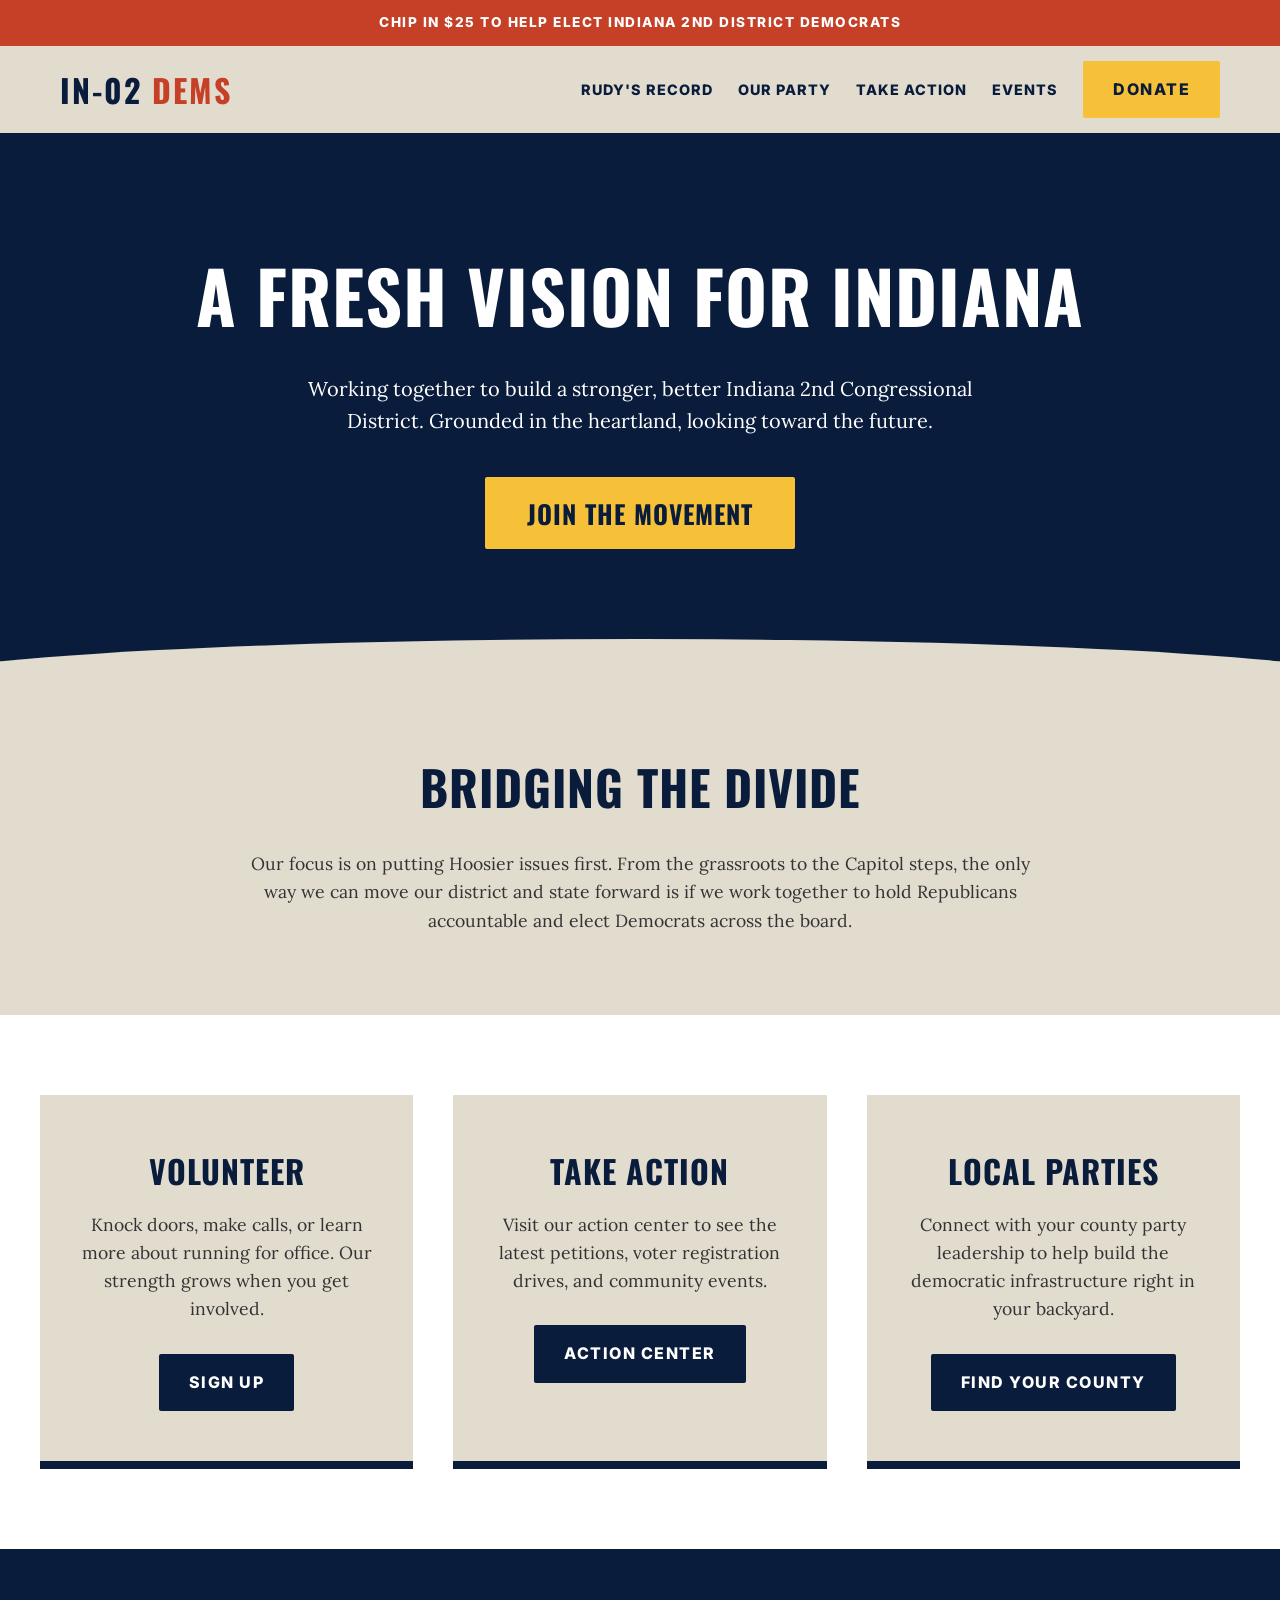
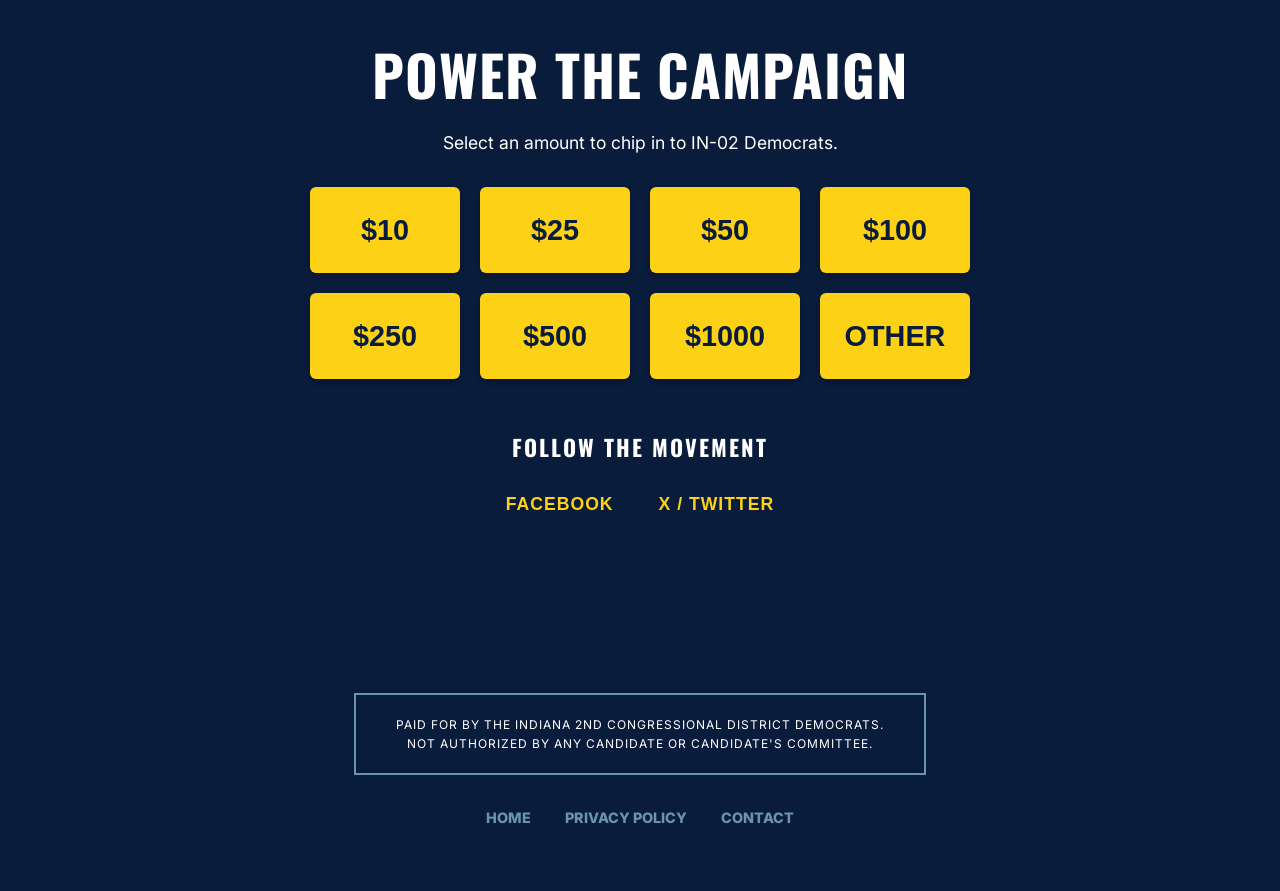
==== commit e249406d: "Added Social Handles index.html" ====
--- a/index.html
+++ b/index.html
@@ -499,7 +499,7 @@
                 <a href="our-party.html" class="nav-item">Our Party</a>
                 <a href="#action" class="nav-item">Take Action</a>
                 <a href="#events" class="nav-item">Events</a>
-                <a href="https://secure.actblue.com" class="btn btn-yellow">Donate</a>
+                <a href="https://secure.actblue.com/donate/2nd-congressional-district-democrat-committee-1" target="_blank" class="btn btn-yellow">Donate</a>
             </nav>
         </div>
     </header>
@@ -507,7 +507,7 @@
     <section class="hero">
         <h1>A Fresh Vision for Indiana</h1>
         <p>Working together to build a stronger, better Indiana 2nd Congressional District. Grounded in the heartland, looking toward the future.</p>
-        <button id="openModalBtn" class="btn btn-yellow">Join The Movement</button>
+        <button id="openModalBtn" class="btn btn-yellow" style="padding: 15px 40px !important; font-family: var(--font-head) !important; font-size: 1.6rem !important; text-transform: uppercase !important; letter-spacing: 1px !important; font-weight: bold !important; cursor: pointer !important; min-width: 280px !important; transition: all 0.2s ease !important;">Join The Movement</button>
     </section>
 
     <section id="about" class="welcome">
@@ -551,6 +551,22 @@
             <a href="https://secure.actblue.com/donate/2nd-congressional-district-democrat-committee-1?amount=1000" target="_blank" class="donate-box">$1000</a>
             <a href="https://secure.actblue.com/donate/2nd-congressional-district-democrat-committee-1" target="_blank" class="donate-box">OTHER</a>
         </div>
+
+        <!-- Social Media Links Block -->
+<div style="text-align: center; margin: 50px auto 30px auto; padding: 0 20px;">
+    <h3 style="color: #ffffff !important; font-family: var(--font-head) !important; font-size: 1.4rem !important; text-transform: uppercase !important; letter-spacing: 2px !important; margin-bottom: 20px !important;">Follow the Movement</h3>
+    
+    <div style="display: flex; justify-content: center; gap: 25px; flex-wrap: wrap;">
+        <!-- Facebook -->
+        <a href="https://www.facebook.com/2ndDistrictDems" target="_blank" style="color: #FCD116 !important; font-family: sans-serif; font-size: 1.1rem; font-weight: bold; text-decoration: none; text-transform: uppercase; letter-spacing: 1px; padding: 5px 10px; transition: opacity 0.2s;" onmouseover="this.style.opacity='0.8'" onmouseout="this.style.opacity='1'">Facebook</a>
+        
+        <!-- X / Twitter -->
+        <a href="https://x.com/in2dems" target="_blank" style="color: #FCD116 !important; font-family: sans-serif; font-size: 1.1rem; font-weight: bold; text-decoration: none; text-transform: uppercase; letter-spacing: 1px; padding: 5px 10px; transition: opacity 0.2s;" onmouseover="this.style.opacity='0.8'" onmouseout="this.style.opacity='1'">X / Twitter</a>
+        
+        <!-- Thread / BlueSky / YouTube (Optional - Add/Remove as needed) -->
+    </div>
+    
+</div>
         
     </section>
     <!-- The Pop-Up Modal -->
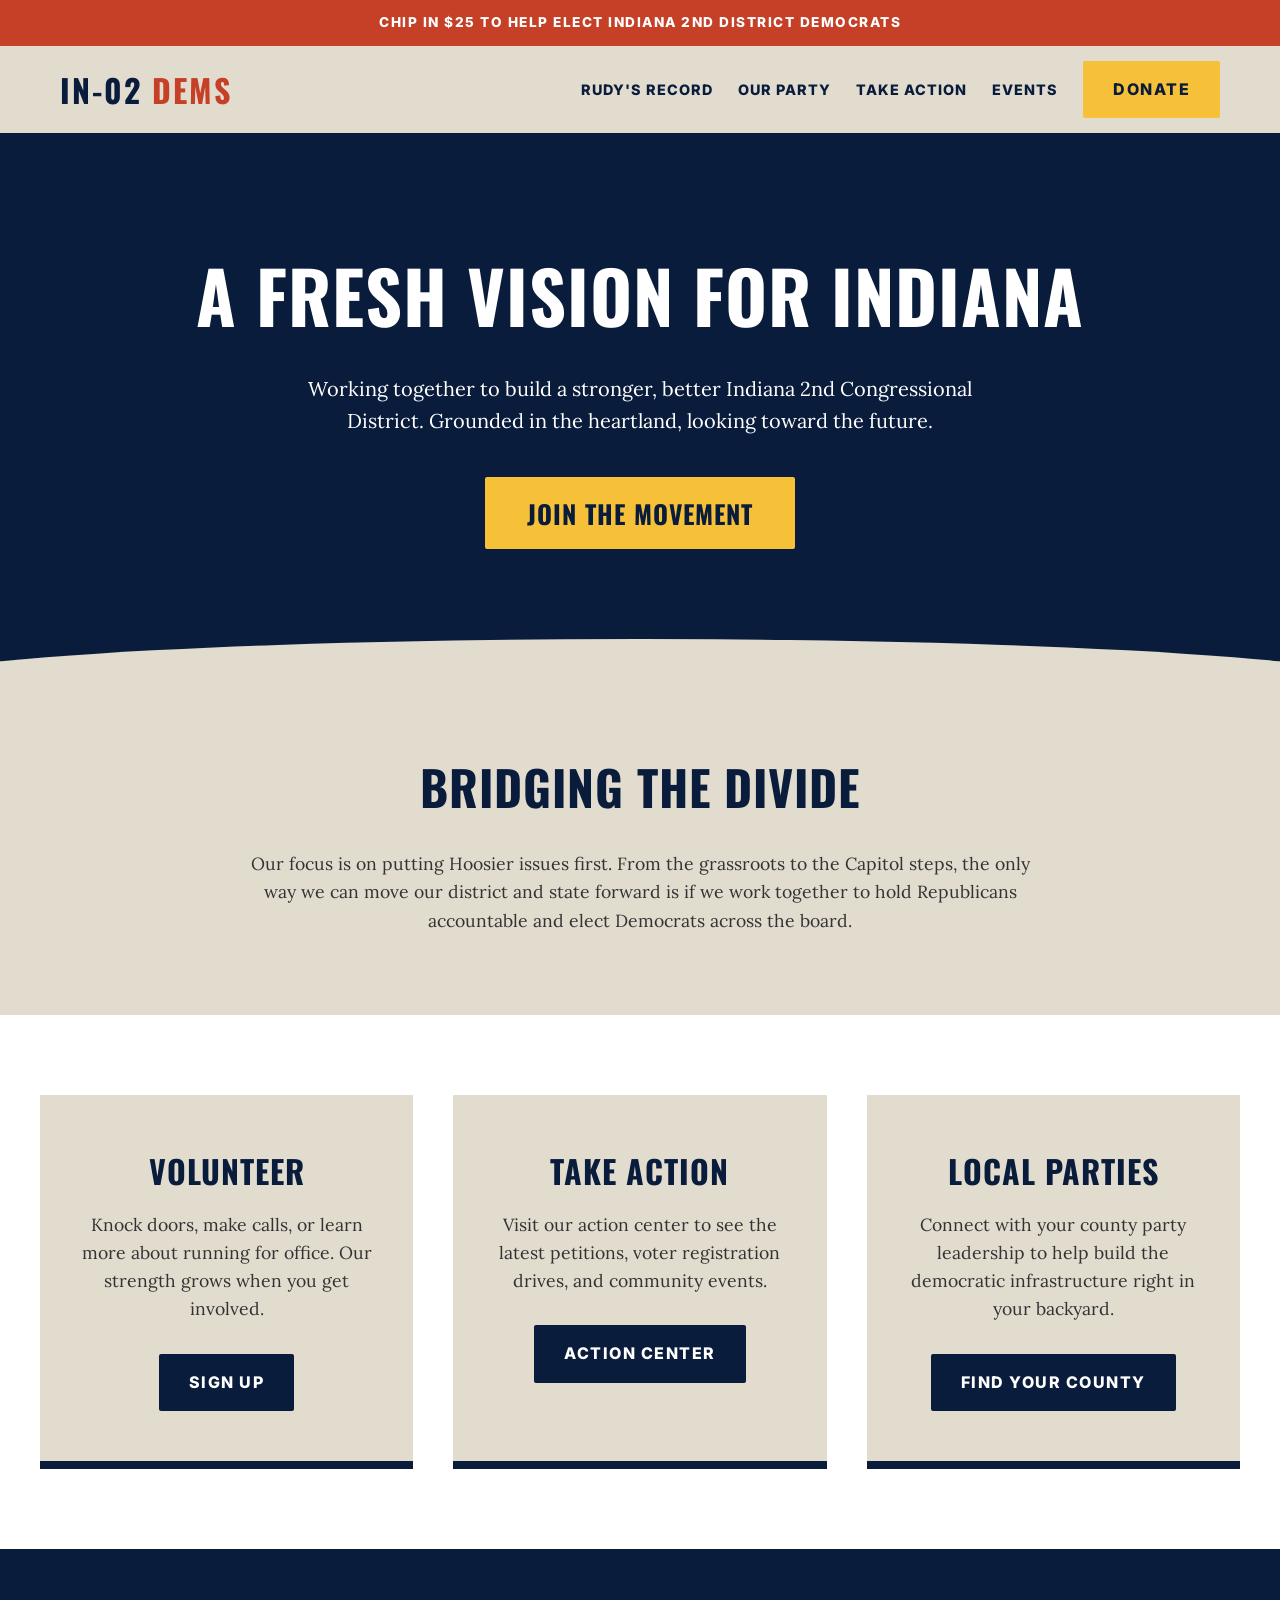
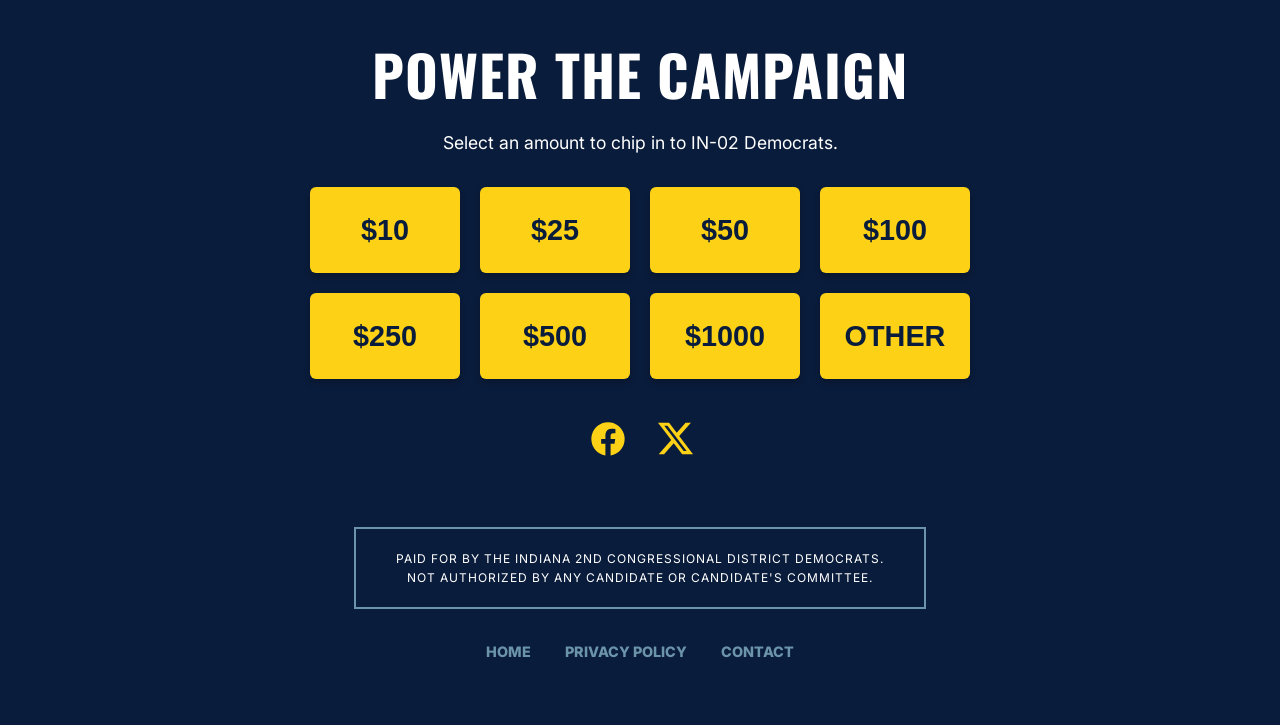
==== commit 88a9f46f: "Eliminated "Follow the Movement" and Deleted Gap index.html" ====
--- a/index.html
+++ b/index.html
@@ -552,20 +552,25 @@
             <a href="https://secure.actblue.com/donate/2nd-congressional-district-democrat-committee-1" target="_blank" class="donate-box">OTHER</a>
         </div>
 
-        <!-- Social Media Links Block -->
-<div style="text-align: center; margin: 50px auto 30px auto; padding: 0 20px;">
-    <h3 style="color: #ffffff !important; font-family: var(--font-head) !important; font-size: 1.4rem !important; text-transform: uppercase !important; letter-spacing: 2px !important; margin-bottom: 20px !important;">Follow the Movement</h3>
-    
-    <div style="display: flex; justify-content: center; gap: 25px; flex-wrap: wrap;">
-        <!-- Facebook -->
-        <a href="https://www.facebook.com/2ndDistrictDems" target="_blank" style="color: #FCD116 !important; font-family: sans-serif; font-size: 1.1rem; font-weight: bold; text-decoration: none; text-transform: uppercase; letter-spacing: 1px; padding: 5px 10px; transition: opacity 0.2s;" onmouseover="this.style.opacity='0.8'" onmouseout="this.style.opacity='1'">Facebook</a>
+        <!-- Social Media Icons Block -->
+<div style="text-align: center; margin: 40px auto -80px auto; padding: 0 20px; position: relative; z-index: 10;">
+    <div style="display: flex; justify-content: center; align-items: center; gap: 30px; flex-wrap: wrap;">
         
-        <!-- X / Twitter -->
-        <a href="https://x.com/in2dems" target="_blank" style="color: #FCD116 !important; font-family: sans-serif; font-size: 1.1rem; font-weight: bold; text-decoration: none; text-transform: uppercase; letter-spacing: 1px; padding: 5px 10px; transition: opacity 0.2s;" onmouseover="this.style.opacity='0.8'" onmouseout="this.style.opacity='1'">X / Twitter</a>
+        <!-- Facebook Icon -->
+        <a href="https://www.facebook.com/YOUR_PAGE" target="_blank" style="transition: opacity 0.2s; display: inline-block;" onmouseover="this.style.opacity='0.8'" onmouseout="this.style.opacity='1'">
+            <svg width="40" height="40" viewBox="0 0 24 24" fill="#FCD116" xmlns="http://www.w3.org/2000/svg">
+                <path d="M22 12c0-5.523-4.477-10-10-10S2 6.477 2 12c0 4.991 3.657 9.128 8.438 9.878v-6.987h-2.54V12h2.54V9.797c0-2.506 1.492-3.89 3.777-3.89 1.094 0 2.238.195 2.238.195v2.46h-1.26c-1.243 0-1.63.771-1.63 1.562V12h2.773l-.443 2.89h-2.33v6.988C18.343 21.128 22 16.991 22 12z"/>
+            </svg>
+        </a>
         
-        <!-- Thread / BlueSky / YouTube (Optional - Add/Remove as needed) -->
+        <!-- X / Twitter Icon -->
+        <a href="https://x.com/YOUR_HANDLE" target="_blank" style="transition: opacity 0.2s; display: inline-block;" onmouseover="this.style.opacity='0.8'" onmouseout="this.style.opacity='1'">
+            <svg width="35" height="35" viewBox="0 0 24 24" fill="#FCD116" xmlns="http://www.w3.org/2000/svg">
+                <path d="M18.901 1.153h3.68l-8.04 9.19L24 22.846h-7.406l-5.8-7.584-6.638 7.584H.474l8.6-9.83L0 1.154h7.594l5.243 6.932ZM17.61 20.644h2.039L6.486 3.24H4.298Z"/>
+            </svg>
+        </a>
+
     </div>
-    
 </div>
         
     </section>
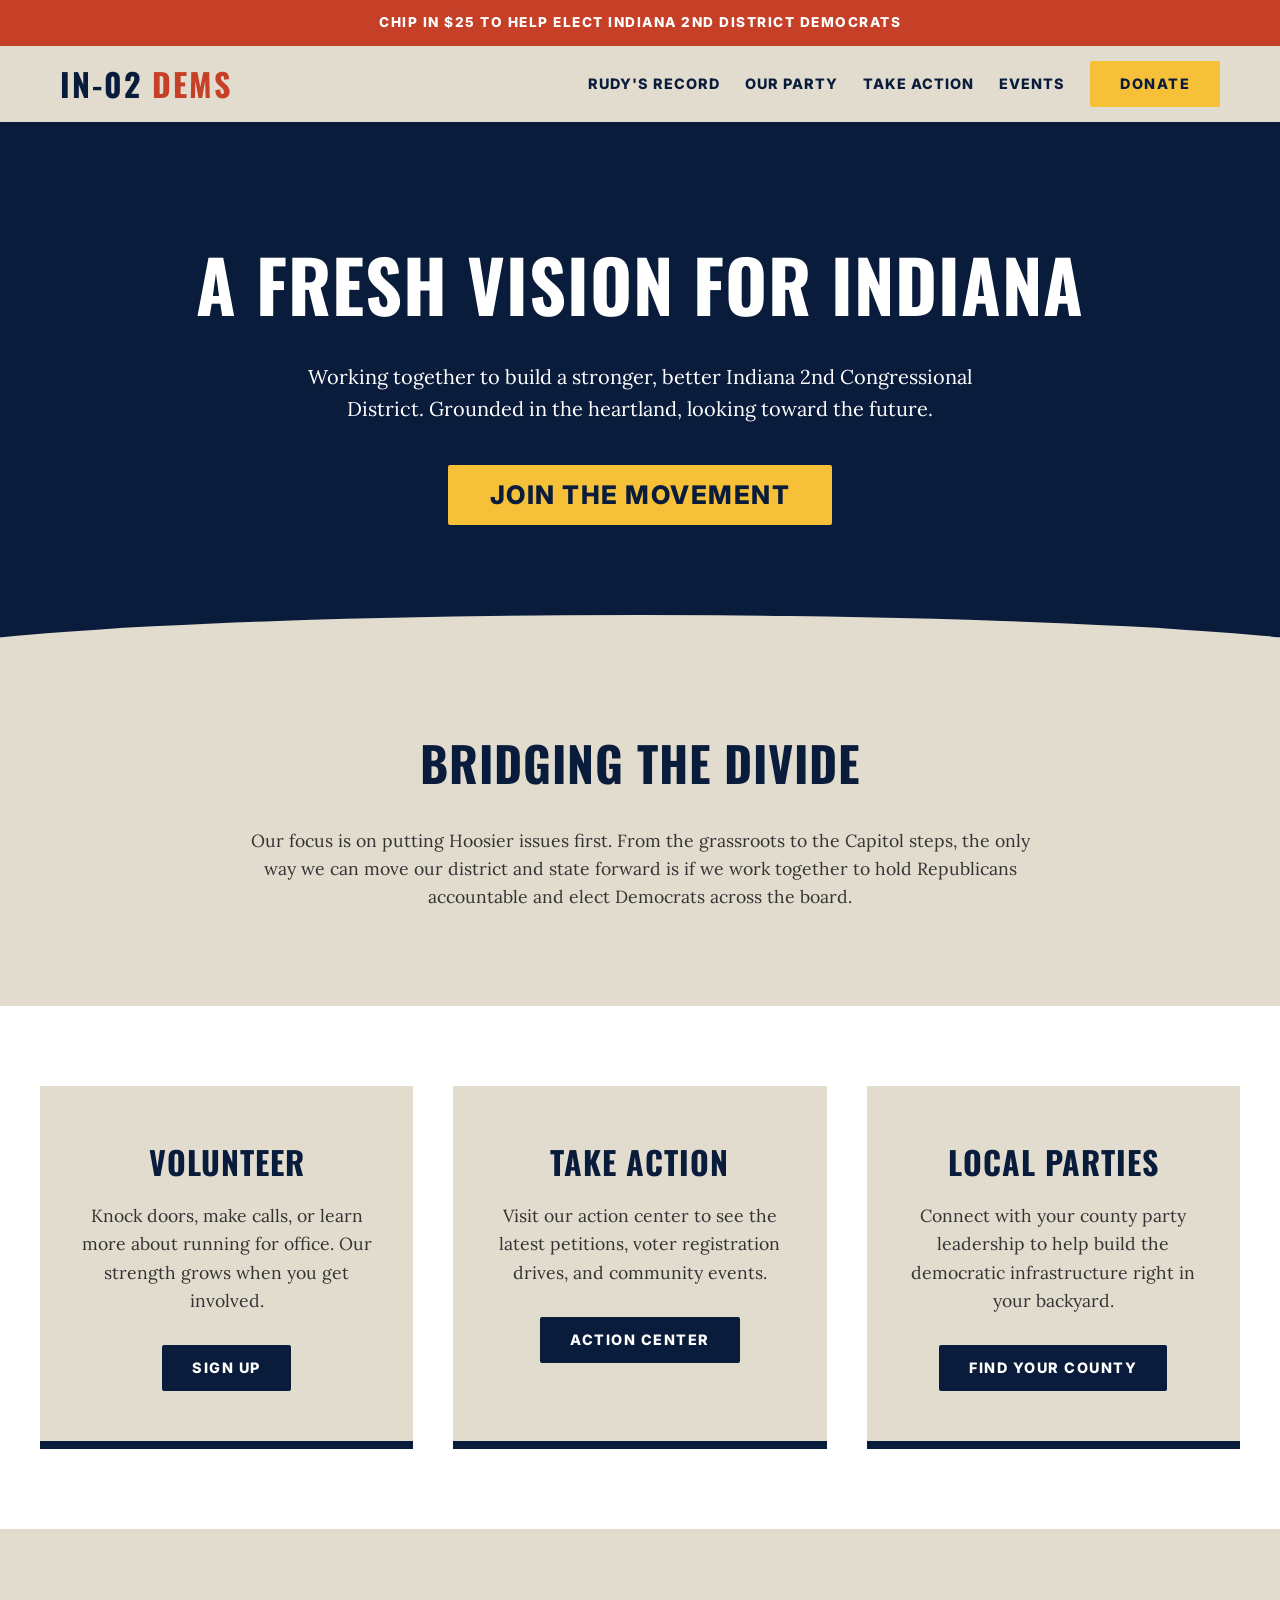
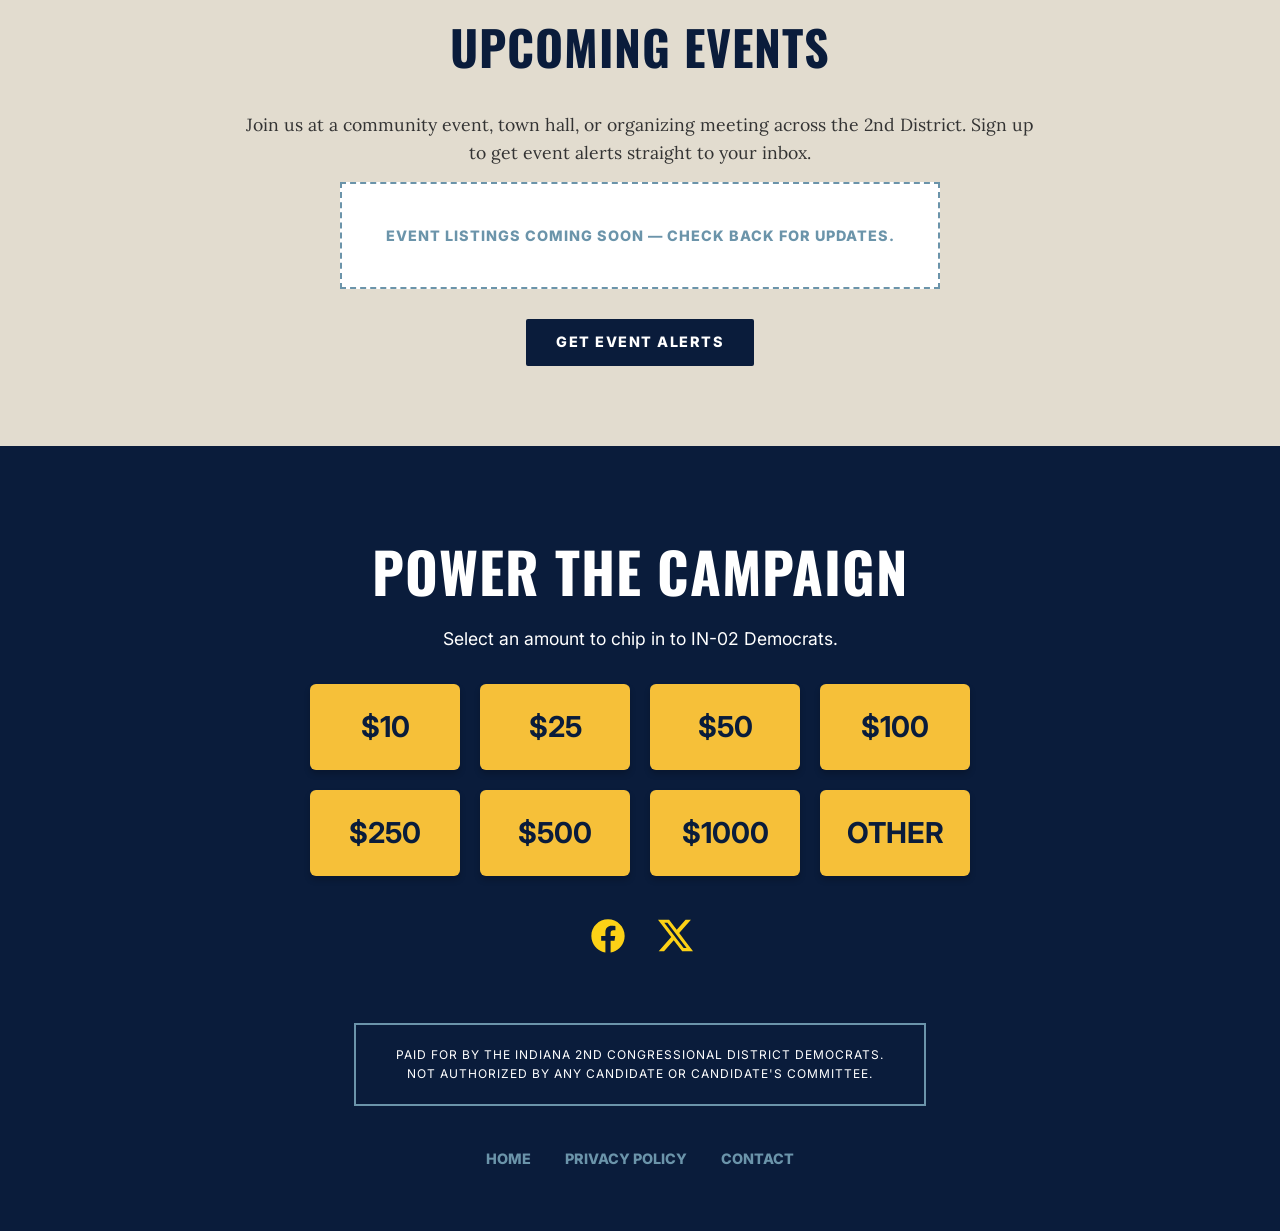
==== commit 1ada33ab: "Fixed navigation and some page lag when loading" ====
--- a/index.html
+++ b/index.html
@@ -4,510 +4,35 @@
     <meta charset="UTF-8">
     <meta name="viewport" content="width=device-width, initial-scale=1.0">
     <title>Indiana's 2nd Congressional District Democrats</title>
+
+    <!-- SEO -->
+    <meta name="description" content="Indiana's 2nd Congressional District Democrats — working together to build a stronger, better Hoosier future. Volunteer, donate, and take action.">
+    <!-- Open Graph (update og:url when your domain is confirmed) -->
+    <meta property="og:type" content="website">
+    <meta property="og:url" content="https://YOUR_DOMAIN/">
+    <meta property="og:title" content="Indiana's 2nd Congressional District Democrats">
+    <meta property="og:description" content="Working together to build a stronger, better Indiana 2nd Congressional District. Grounded in the heartland, looking toward the future.">
+    <!-- Twitter Card -->
+    <meta name="twitter:card" content="summary_large_image">
+    <meta name="twitter:title" content="Indiana's 2nd Congressional District Democrats">
+    <meta name="twitter:description" content="Working together to build a stronger, better Indiana 2nd Congressional District.">
+
+    <link rel="icon" href="favicon.svg" type="image/svg+xml">
+    <link rel="preconnect" href="https://fonts.googleapis.com">
+    <link rel="preconnect" href="https://fonts.gstatic.com" crossorigin>
     <link href="https://fonts.googleapis.com/css2?family=Oswald:wght@500;700&family=Inter:wght@400;600;800&family=Lora:ital,wght@0,400;0,600;1,400&display=swap" rel="stylesheet">
-    <style>
-        /* Pete for America Inspired Design System */
-        :root {
-            --strato-blue: #0A1C3B;
-            --heartland-yellow: #F6C039;
-            --rust-belt: #C64028;
-            --blue-sky: #6B94AA;
-            --calumet: #E2DCCF; /* Warm sand/grey */
-            --white: #FFFFFF;
-            
-            --font-head: 'Oswald', sans-serif;
-            --font-sans: 'Inter', sans-serif;
-            --font-serif: 'Lora', serif;
-        }
-
-        * {
-            margin: 0;
-            padding: 0;
-            box-sizing: border-box;
-        }
-
-        body {
-            font-family: var(--font-serif);
-            color: var(--strato-blue);
-            background-color: var(--white);
-            line-height: 1.6;
-        }
-
-        h1, h2, h3, h4, h5 {
-            font-family: var(--font-head);
-            text-transform: uppercase;
-            letter-spacing: 1px;
-            color: var(--strato-blue);
-        }
-
-        p {
-            font-size: 1.1rem;
-            color: #333;
-        }
-
-        a {
-            text-decoration: none;
-            color: var(--rust-belt);
-            font-family: var(--font-sans);
-            font-weight: 600;
-        }
-
-        /* Buttons */
-        .btn {
-            display: inline-block;
-            padding: 14px 28px;
-            font-family: var(--font-sans);
-            font-weight: 800;
-            text-transform: uppercase;
-            letter-spacing: 1.5px;
-            border-radius: 2px;
-            cursor: pointer;
-            transition: all 0.3s ease;
-            text-align: center;
-        }
-
-        .btn-yellow {
-            background-color: var(--heartland-yellow);
-            color: var(--strato-blue);
-            border: 2px solid var(--heartland-yellow);
-        }
-
-        .btn-yellow:hover {
-            background-color: transparent;
-            color: var(--heartland-yellow);
-        }
-
-        .btn-blue {
-            background-color: var(--strato-blue);
-            color: var(--white);
-            border: 2px solid var(--strato-blue);
-        }
-
-        .btn-blue:hover {
-            background-color: transparent;
-            color: var(--strato-blue);
-        }
-
-        /* Top Alert Bar */
-        .top-bar {
-            background-color: var(--rust-belt);
-            color: var(--white);
-            text-align: center;
-            padding: 12px;
-            font-family: var(--font-sans);
-            font-size: 0.85rem;
-            font-weight: 800;
-            letter-spacing: 1.5px;
-            text-transform: uppercase;
-        }
-
-        /* Navigation */
-        header {
-            background-color: var(--calumet);
-            border-bottom: 4px solid var(--strato-blue);
-            position: sticky;
-            top: 0;
-            z-index: 1000;
-        }
-
-        .nav-container {
-            max-width: 1200px;
-            margin: 0 auto;
-            display: flex;
-            justify-content: space-between;
-            align-items: center;
-            padding: 15px 20px;
-        }
-
-        .logo h2 {
-            font-family: var(--font-head);
-            font-size: 2rem;
-            letter-spacing: 2px;
-            color: var(--strato-blue);
-            margin: 0;
-            line-height: 1;
-        }
-
-        .logo span {
-            color: var(--rust-belt);
-        }
-
-        .nav-links {
-            display: flex;
-            gap: 25px;
-            align-items: center;
-        }
-
-        .nav-links a.nav-item {
-            color: var(--strato-blue);
-            font-family: var(--font-sans);
-            font-weight: 800;
-            font-size: 0.9rem;
-            text-transform: uppercase;
-            letter-spacing: 1px;
-        }
-
-        .nav-links a.nav-item:hover {
-            color: var(--rust-belt);
-            text-decoration: underline;
-        }
-
-        /* Hero Section with Bridge Motif */
-        .hero {
-            background-color: var(--strato-blue);
-            color: var(--white);
-            text-align: center;
-            padding: 100px 20px 140px 20px;
-            position: relative;
-            overflow: hidden;
-        }
-
-        .hero::after {
-            content: '';
-            position: absolute;
-            bottom: -50px;
-            left: 50%;
-            transform: translateX(-50%);
-            width: 120%;
-            height: 100px;
-            background-color: var(--calumet);
-            border-radius: 50% 50% 0 0; /* Creates an arch / bridge shape */
-        }
-
-        .hero h1 {
-            color: var(--white);
-            font-size: 4.5rem;
-            margin-bottom: 20px;
-            position: relative;
-            z-index: 2;
-        }
-
-        .hero p {
-            color: var(--white);
-            font-size: 1.25rem;
-            max-width: 700px;
-            margin: 0 auto 40px auto;
-            font-family: var(--font-serif);
-            position: relative;
-            z-index: 2;
-        }
-
-        /* Welcome Section */
-        .welcome {
-            background-color: var(--calumet);
-            padding: 60px 20px 80px 20px;
-            text-align: center;
-        }
-
-        .welcome-content {
-            max-width: 800px;
-            margin: 0 auto;
-        }
-
-        .welcome h2 {
-            font-size: 3rem;
-            margin-bottom: 25px;
-        }
-
-        /* Action Center Cards */
-        .action-center {
-            background-color: var(--white);
-            padding: 80px 20px;
-        }
-
-        .action-grid {
-            max-width: 1200px;
-            margin: 0 auto;
-            display: grid;
-            grid-template-columns: repeat(auto-fit, minmax(320px, 1fr));
-            gap: 40px;
-        }
-
-        .card {
-            background-color: var(--calumet);
-            padding: 50px 30px;
-            text-align: center;
-            border-bottom: 8px solid var(--strato-blue);
-            transition: transform 0.2s ease;
-        }
-
-        .card:hover {
-            transform: translateY(-5px);
-        }
-
-        .card h3 {
-            font-size: 2rem;
-            margin-bottom: 15px;
-        }
-
-        .card p {
-            margin-bottom: 30px;
-        }
-
-        /* Donation Section */
-        .donation-section {
-            background-color: var(--strato-blue);
-            padding: 80px 20px;
-            text-align: center;
-            color: var(--white);
-        }
-
-        .donation-section h2, .donation-section p {
-            color: var(--white);
-        }
-
-        .donation-grid {
-            max-width: 800px;
-            display: grid;
-            grid-template-columns: repeat(3, 1fr);
-            gap: 20px;
-            margin: 40px auto;
-        }
-
-        .donate-amt {
-            background: transparent;
-            border: 3px solid var(--heartland-yellow);
-            color: var(--heartland-yellow);
-            padding: 15px;
-            font-size: 1.5rem;
-            font-family: var(--font-head);
-            cursor: pointer;
-            transition: all 0.2s;
-        }
-
-        .donate-amt:hover {
-            background: var(--heartland-yellow);
-            color: var(--strato-blue);
-        }
-
-        /* Newsletter Signup */
-         .newsletter {
-            background-color: var(--heartland-yellow);
-            color: var(--strato-blue);
-            padding: 80px 20px;
-            text-align: center;
-         }
-
-        /* Footer */
-        footer {
-            background-color: var(--strato-blue);
-            color: var(--blue-sky);
-            text-align: center;
-            padding: 60px 20px;
-            font-family: var(--font-sans);
-        }
-
-        .disclaimer {
-            border: 2px solid var(--blue-sky);
-            display: inline-block;
-            padding: 20px 40px;
-            margin-bottom: 30px;
-            font-size: 0.75rem;
-            text-transform: uppercase;
-            letter-spacing: 1px;
-            color: var(--white);
-        }
-
-        .footer-links a {
-            color: var(--blue-sky);
-            margin: 0 15px;
-            font-size: 0.9rem;
-            text-transform: uppercase;
-            font-weight: 800;
-        }
-
-        .footer-links a:hover {
-            color: var(--heartland-yellow);
-        }
-
-        /* Mobile Responsiveness */
-        @media (max-width: 768px) {
-            .nav-links {
-                display: none;
-            }
-            .hero h1 {
-                font-size: 3rem;
-            }
-            .donation-grid {
-                grid-template-columns: 1fr 1fr;
-            }
-        }
-        /* ========================================= */
-        /* --- ACTION NETWORK & POP-UP STYLES --- */
-        /* ========================================= */
-
-        /* --- 1. Action Network Form Overrides --- */
-        #can-form-area {
-            font-family: var(--font-sans) !important;
-            color: var(--strato-blue) !important;
-            text-align: left !important;
-            margin: 0 auto !important;
-            float: none !important;
-            display: block !important;
-            max-width: 600px !important;
-        }
-
-        #can-form-area input[type="text"],
-        #can-form-area input[type="email"],
-        #can-form-area input[type="tel"],
-        #can-form-area select {
-            font-family: var(--font-sans) !important;
-            border: 2px solid var(--strato-blue) !important;
-            border-radius: 2px !important;
-            padding: 12px 15px !important;
-            background-color: var(--white) !important;
-            color: var(--strato-blue) !important;
-            font-size: 1rem !important;
-            margin-bottom: 15px !important;
-        }
-
-        #can-form-area input[type="submit"], 
-        #can-form-area .button {
-            background-color: var(--strato-blue) !important;
-            color: var(--white) !important;
-            border: 2px solid var(--strato-blue) !important;
-            font-family: var(--font-sans) !important;
-            font-weight: 800 !important;
-            text-transform: uppercase !important;
-            letter-spacing: 1.5px !important;
-            border-radius: 2px !important;
-            padding: 14px 28px !important;
-            cursor: pointer !important;
-            transition: all 0.3s ease !important;
-            width: 100% !important;
-            margin-top: 15px !important;
-            box-shadow: none !important;
-            text-shadow: none !important;
-        }
-
-        #can-form-area input[type="submit"]:hover, 
-        #can-form-area .button:hover {
-            background-color: transparent !important;
-            color: var(--strato-blue) !important;
-        }
-
-        #can-form-area label {
-            font-weight: 600 !important;
-            color: var(--strato-blue) !important;
-            margin-bottom: 5px !important;
-        }
-        
-        #can-form-area .control-label {
-            font-family: var(--font-head) !important;
-            text-transform: uppercase !important;
-            letter-spacing: 1px !important;
-            font-size: 1.2rem !important;
-            margin-top: 15px !important;
-        }
-
-        /* --- 2. Modal / Pop-Up Styles --- */
-        .modal {
-            display: none; 
-            position: fixed; 
-            z-index: 2000; 
-            left: 0;
-            top: 0;
-            width: 100%; 
-            height: 100%; 
-            overflow: auto; 
-            background-color: rgba(10, 28, 59, 0.85); 
-            backdrop-filter: blur(4px); 
-        }
-
-        .modal-content {
-            background-color: var(--calumet);
-            margin: 5% auto; 
-            padding: 40px 30px;
-            border-top: 8px solid var(--heartland-yellow);
-            width: 90%;
-            max-width: 650px;
-            position: relative;
-            box-shadow: 0 10px 30px rgba(0,0,0,0.3);
-            border-radius: 4px;
-        }
-
-        .close-btn {
-            color: var(--strato-blue);
-            position: absolute;
-            top: 15px;
-            right: 25px;
-            font-size: 35px;
-            font-weight: bold;
-            cursor: pointer;
-            transition: color 0.2s;
-        }
-
-        .close-btn:hover,
-        .close-btn:focus {
-            color: var(--rust-belt);
-            text-decoration: none;
-        }
-        /* ========================================= */
-        /* --- DONATION BUTTON HOVER STYLES --- */
-        /* ========================================= */
-
-        .donate-grid-fixed {
-            display: flex;
-            flex-wrap: wrap;
-            justify-content: center;
-            gap: 20px;
-            max-width: 800px;
-            margin: 30px auto 0 auto;
-            padding: 0 20px;
-        }
-
-        .donate-box {
-            background-color: #FCD116 !important;
-            color: #0A1C3B !important;
-            padding: 20px 10px !important; /* Increased padding makes them taller */
-            width: 150px !important; /* Forces every box to be exactly 150px wide */
-            box-sizing: border-box !important;
-            font-family: sans-serif !important;
-            font-size: 1.8rem !important; /* Slightly larger text */
-            font-weight: bold !important;
-            text-decoration: none !important;
-            border-radius: 6px !important; /* Slightly softer corners */
-            text-align: center !important;
-            box-shadow: 0 4px 6px rgba(0,0,0,0.2) !important;
-            transition: transform 0.2s ease, box-shadow 0.2s ease !important; /* The magic animation rule */
-            display: block !important;
-        }
-
-        /* This controls what happens when the mouse hovers over the box */
-        .donate-box:hover {
-            transform: translateY(-8px) !important; /* Lifts the box up by 8 pixels */
-            box-shadow: 0 12px 24px rgba(0,0,0,0.3) !important; /* Makes the shadow larger to simulate lifting */
-            text-decoration: none !important;
-            color: #0A1C3B !important;
-        }
-        
-    </style>
+    <link rel="stylesheet" href="css/styles.css">
+    <link rel="stylesheet" href="css/index.css">
 </head>
 <body>
 
-    <div class="top-bar">
-        Chip in $25 to help elect Indiana 2nd District Democrats
-    </div>
+    <!-- Skip link, alert bar, and nav injected by components.js -->
+    <div id="site-header" data-page="home"></div>
 
-    <header>
-        <div class="nav-container">
-            <div class="logo">
-                <h2>IN-02 <span>DEMS</span></h2>
-            </div>
-            <nav class="nav-links">
-                <a href="rudy-facts.html" class="nav-item">Rudy's Record</a>
-                <a href="our-party.html" class="nav-item">Our Party</a>
-                <a href="#action" class="nav-item">Take Action</a>
-                <a href="#events" class="nav-item">Events</a>
-                <a href="https://secure.actblue.com/donate/2nd-congressional-district-democrat-committee-1" target="_blank" class="btn btn-yellow">Donate</a>
-            </nav>
-        </div>
-    </header>
-
-    <section class="hero">
+    <section id="main-content" class="hero">
         <h1>A Fresh Vision for Indiana</h1>
         <p>Working together to build a stronger, better Indiana 2nd Congressional District. Grounded in the heartland, looking toward the future.</p>
-        <button id="openModalBtn" class="btn btn-yellow" style="padding: 15px 40px !important; font-family: var(--font-head) !important; font-size: 1.6rem !important; text-transform: uppercase !important; letter-spacing: 1px !important; font-weight: bold !important; cursor: pointer !important; min-width: 280px !important; transition: all 0.2s ease !important;">Join The Movement</button>
+        <button class="btn btn-yellow js-modal-open">Join The Movement</button>
     </section>
 
     <section id="about" class="welcome">
@@ -532,104 +57,63 @@
             <div class="card">
                 <h3>Local Parties</h3>
                 <p>Connect with your county party leadership to help build the democratic infrastructure right in your backyard.</p>
-                <a href="#" class="btn btn-blue">Find Your County</a>
+                <a href="our-party.html" class="btn btn-blue">Find Your County</a>
             </div>
         </div>
     </section>
 
+    <section id="events" class="events-section">
+        <div class="events-content">
+            <h2>Upcoming Events</h2>
+            <p>Join us at a community event, town hall, or organizing meeting across the 2nd District. Sign up to get event alerts straight to your inbox.</p>
+            <div class="events-placeholder">Event listings coming soon — check back for updates.</div>
+            <button class="btn btn-blue js-modal-open">Get Event Alerts</button>
+        </div>
+    </section>
+
     <section class="donation-section">
-        <h2 style="text-align: center; color: #ffffff !important; font-family: var(--font-head) !important; font-size: 3.5rem !important; text-transform: uppercase !important; letter-spacing: 1px !important; margin-bottom: 10px !important;">Power The Campaign</h2>
-        <p style="font-family: var(--font-sans); margin-top: 10px;">Select an amount to chip in to IN-02 Democrats.</p>
-        
-        <div class="donate-grid-fixed">
-            <a href="https://secure.actblue.com/donate/2nd-congressional-district-democrat-committee-1?amount=10" target="_blank" class="donate-box">$10</a>
-            <a href="https://secure.actblue.com/donate/2nd-congressional-district-democrat-committee-1?amount=25" target="_blank" class="donate-box">$25</a>
-            <a href="https://secure.actblue.com/donate/2nd-congressional-district-democrat-committee-1?amount=50" target="_blank" class="donate-box">$50</a>
-            <a href="https://secure.actblue.com/donate/2nd-congressional-district-democrat-committee-1?amount=100" target="_blank" class="donate-box">$100</a>
-            <a href="https://secure.actblue.com/donate/2nd-congressional-district-democrat-committee-1?amount=250" target="_blank" class="donate-box">$250</a>
-            <a href="https://secure.actblue.com/donate/2nd-congressional-district-democrat-committee-1?amount=500" target="_blank" class="donate-box">$500</a>
+        <h2>Power The Campaign</h2>
+        <p>Select an amount to chip in to IN-02 Democrats.</p>
+
+        <div class="donate-grid">
+            <a href="https://secure.actblue.com/donate/2nd-congressional-district-democrat-committee-1?amount=10"   target="_blank" class="donate-box">$10</a>
+            <a href="https://secure.actblue.com/donate/2nd-congressional-district-democrat-committee-1?amount=25"   target="_blank" class="donate-box">$25</a>
+            <a href="https://secure.actblue.com/donate/2nd-congressional-district-democrat-committee-1?amount=50"   target="_blank" class="donate-box">$50</a>
+            <a href="https://secure.actblue.com/donate/2nd-congressional-district-democrat-committee-1?amount=100"  target="_blank" class="donate-box">$100</a>
+            <a href="https://secure.actblue.com/donate/2nd-congressional-district-democrat-committee-1?amount=250"  target="_blank" class="donate-box">$250</a>
+            <a href="https://secure.actblue.com/donate/2nd-congressional-district-democrat-committee-1?amount=500"  target="_blank" class="donate-box">$500</a>
             <a href="https://secure.actblue.com/donate/2nd-congressional-district-democrat-committee-1?amount=1000" target="_blank" class="donate-box">$1000</a>
-            <a href="https://secure.actblue.com/donate/2nd-congressional-district-democrat-committee-1" target="_blank" class="donate-box">OTHER</a>
+            <a href="https://secure.actblue.com/donate/2nd-congressional-district-democrat-committee-1"             target="_blank" class="donate-box">OTHER</a>
         </div>
 
-        <!-- Social Media Icons Block -->
-<div style="text-align: center; margin: 40px auto -80px auto; padding: 0 20px; position: relative; z-index: 10;">
-    <div style="display: flex; justify-content: center; align-items: center; gap: 30px; flex-wrap: wrap;">
-        
-        <!-- Facebook Icon -->
-        <a href="https://www.facebook.com/YOUR_PAGE" target="_blank" style="transition: opacity 0.2s; display: inline-block;" onmouseover="this.style.opacity='0.8'" onmouseout="this.style.opacity='1'">
-            <svg width="40" height="40" viewBox="0 0 24 24" fill="#FCD116" xmlns="http://www.w3.org/2000/svg">
-                <path d="M22 12c0-5.523-4.477-10-10-10S2 6.477 2 12c0 4.991 3.657 9.128 8.438 9.878v-6.987h-2.54V12h2.54V9.797c0-2.506 1.492-3.89 3.777-3.89 1.094 0 2.238.195 2.238.195v2.46h-1.26c-1.243 0-1.63.771-1.63 1.562V12h2.773l-.443 2.89h-2.33v6.988C18.343 21.128 22 16.991 22 12z"/>
-            </svg>
-        </a>
-        
-        <!-- X / Twitter Icon -->
-        <a href="https://x.com/YOUR_HANDLE" target="_blank" style="transition: opacity 0.2s; display: inline-block;" onmouseover="this.style.opacity='0.8'" onmouseout="this.style.opacity='1'">
-            <svg width="35" height="35" viewBox="0 0 24 24" fill="#FCD116" xmlns="http://www.w3.org/2000/svg">
-                <path d="M18.901 1.153h3.68l-8.04 9.19L24 22.846h-7.406l-5.8-7.584-6.638 7.584H.474l8.6-9.83L0 1.154h7.594l5.243 6.932ZM17.61 20.644h2.039L6.486 3.24H4.298Z"/>
-            </svg>
-        </a>
+        <div class="social-icons">
+            <a href="https://www.facebook.com/YOUR_PAGE" target="_blank" class="social-icon" aria-label="Facebook">
+                <svg width="40" height="40" viewBox="0 0 24 24" fill="#FCD116" xmlns="http://www.w3.org/2000/svg">
+                    <path d="M22 12c0-5.523-4.477-10-10-10S2 6.477 2 12c0 4.991 3.657 9.128 8.438 9.878v-6.987h-2.54V12h2.54V9.797c0-2.506 1.492-3.89 3.777-3.89 1.094 0 2.238.195 2.238.195v2.46h-1.26c-1.243 0-1.63.771-1.63 1.562V12h2.773l-.443 2.89h-2.33v6.988C18.343 21.128 22 16.991 22 12z"/>
+                </svg>
+            </a>
+            <a href="https://x.com/YOUR_HANDLE" target="_blank" class="social-icon" aria-label="X (Twitter)">
+                <svg width="35" height="35" viewBox="0 0 24 24" fill="#FCD116" xmlns="http://www.w3.org/2000/svg">
+                    <path d="M18.901 1.153h3.68l-8.04 9.19L24 22.846h-7.406l-5.8-7.584-6.638 7.584H.474l8.6-9.83L0 1.154h7.594l5.243 6.932ZM17.61 20.644h2.039L6.486 3.24H4.298Z"/>
+                </svg>
+            </a>
+        </div>
+    </section>
 
-    </div>
-</div>
-        
-    </section>
-    <!-- The Pop-Up Modal -->
+    <!-- "Join The Movement" / "Get Event Alerts" modal -->
     <div id="actionModal" class="modal">
         <div class="modal-content">
-            <span class="close-btn">&times;</span>
-            <h2 style="text-align: center; font-size: 2.5rem; margin-bottom: 10px;">Join The Team</h2>
-            <p style="text-align: center; margin-bottom: 25px;">Sign up for updates and volunteer opportunities.</p>
-            
-            <!-- PASTE YOUR ACTION NETWORK EMBED CODE BELOW THIS LINE -->
-            <link href='https://actionnetwork.org/css/style-embed-whitelabel-v3.css' rel='stylesheet' type='text/css' />
-            <script src='https://actionnetwork.org/widgets/v6/form/join-the-movement-162?format=js&source=widget&style=full'></script>
-            <div id='can-form-area-join-the-movement-162' style='width: 600px'><!-- this div is the target for our HTML insertion --></div>
-            <!-- END ACTION NETWORK EMBED -->
+            <button class="close-btn" aria-label="Close">&times;</button>
+            <h2>Join The Team</h2>
+            <p>Sign up for updates and volunteer opportunities.</p>
+            <!-- Action Network embed — injected by components.js on first modal open -->
+            <div id="can-form-area-join-the-movement-162" style="width:100%"></div>
         </div>
     </div>
-    </section>
 
-    <!-- Footer -->
+    <!-- Footer injected by components.js -->
+    <div id="site-footer"></div>
 
-    <footer>
-        <div class="disclaimer">
-            Paid for by the Indiana 2nd Congressional District Democrats.<br>
-            Not authorized by any candidate or candidate's committee.
-        </div>
-        <div class="footer-links">
-            <a href="#">Home</a>
-            <a href="#">Privacy Policy</a>
-            <a href="#">Contact</a>
-        </div>
-    </footer>
-    <!-- Pop-Up Functionality -->
-    <script>
-        // Get the modal
-        var modal = document.getElementById("actionModal");
-
-        // Get the button that opens the modal
-        var btn = document.getElementById("openModalBtn");
-
-        // Get the <span> element that closes the modal
-        var span = document.getElementsByClassName("close-btn")[0];
-
-        // When the user clicks the button, open the modal 
-        btn.onclick = function() {
-            modal.style.display = "block";
-        }
-
-        // When the user clicks on <span> (x), close the modal
-        span.onclick = function() {
-            modal.style.display = "none";
-        }
-
-        // When the user clicks anywhere outside of the modal, close it
-        window.onclick = function(event) {
-            if (event.target == modal) {
-                modal.style.display = "none";
-            }
-        }
-    </script>
+    <script src="js/components.js"></script>
 </body>
 </html>
--- a/css/styles.css
+++ b/css/styles.css
@@ -0,0 +1,379 @@
+/* =============================================
+   IN-02 DEMS — Shared Design System
+   Google Fonts (Oswald, Inter, Lora) loaded in each HTML page
+   ============================================= */
+
+:root {
+    --strato-blue: #0A1C3B;
+    --heartland-yellow: #F6C039;
+    --rust-belt: #C64028;
+    --rust-dark: #9E3320;
+    --blue-sky: #6B94AA;
+    --calumet: #E2DCCF;
+    --white: #FFFFFF;
+
+    --font-head: 'Oswald', sans-serif;
+    --font-sans: 'Inter', sans-serif;
+    --font-serif: 'Lora', serif;
+}
+
+*, *::before, *::after {
+    margin: 0;
+    padding: 0;
+    box-sizing: border-box;
+}
+
+body {
+    font-family: var(--font-serif);
+    color: var(--strato-blue);
+    background-color: var(--white);
+    line-height: 1.6;
+}
+
+h1, h2, h3, h4, h5 {
+    font-family: var(--font-head);
+    text-transform: uppercase;
+    letter-spacing: 1px;
+    color: var(--strato-blue);
+}
+
+p {
+    font-size: 1.1rem;
+    color: #333;
+    margin-bottom: 15px;
+}
+
+a {
+    text-decoration: none;
+    color: var(--rust-belt);
+    font-family: var(--font-sans);
+    font-weight: 600;
+}
+
+/* ---- Buttons ---- */
+.btn {
+    display: inline-block;
+    padding: 14px 28px;
+    font-family: var(--font-sans);
+    font-weight: 800;
+    font-size: 0.9rem;
+    text-transform: uppercase;
+    letter-spacing: 1.5px;
+    border-radius: 2px;
+    border: 2px solid transparent;
+    cursor: pointer;
+    transition: color 0.25s ease, background-color 0.25s ease, border-color 0.25s ease;
+    text-align: center;
+    line-height: 1;
+}
+
+.btn-yellow {
+    background-color: var(--heartland-yellow);
+    color: var(--strato-blue);
+    border-color: var(--heartland-yellow);
+}
+.btn-yellow:hover {
+    background-color: transparent;
+    color: var(--heartland-yellow);
+}
+
+.btn-blue {
+    background-color: var(--strato-blue);
+    color: var(--white);
+    border-color: var(--strato-blue);
+}
+.btn-blue:hover {
+    background-color: transparent;
+    color: var(--strato-blue);
+}
+
+.btn-red {
+    background-color: var(--rust-belt);
+    color: var(--white);
+    border-color: var(--rust-belt);
+}
+.btn-red:hover {
+    background-color: transparent;
+    color: var(--rust-belt);
+}
+
+/* ---- Top Alert Bar ---- */
+.top-bar {
+    background-color: var(--rust-belt);
+    color: var(--white);
+    text-align: center;
+    padding: 12px;
+    font-family: var(--font-sans);
+    font-size: 0.85rem;
+    font-weight: 800;
+    letter-spacing: 1.5px;
+    text-transform: uppercase;
+}
+
+/* ---- Navigation ---- */
+header {
+    background-color: var(--calumet);
+    border-bottom: 4px solid var(--strato-blue);
+    position: sticky;
+    top: 0;
+    z-index: 1000;
+}
+
+.nav-container {
+    max-width: 1200px;
+    margin: 0 auto;
+    display: flex;
+    justify-content: space-between;
+    align-items: center;
+    padding: 15px 20px;
+    position: relative;
+}
+
+.logo a {
+    color: inherit;
+    text-decoration: none;
+    font-family: inherit;
+}
+
+.logo h2 {
+    font-family: var(--font-head);
+    font-size: 2rem;
+    letter-spacing: 2px;
+    color: var(--strato-blue);
+    margin: 0;
+    line-height: 1;
+}
+
+.logo span { color: var(--rust-belt); }
+
+.nav-links {
+    display: flex;
+    gap: 25px;
+    align-items: center;
+}
+
+.nav-links a.nav-item {
+    color: var(--strato-blue);
+    font-family: var(--font-sans);
+    font-weight: 800;
+    font-size: 0.9rem;
+    text-transform: uppercase;
+    letter-spacing: 1px;
+    transition: color 0.15s ease;
+}
+
+.nav-links a.nav-item:visited {
+    color: var(--strato-blue);
+}
+
+.nav-links a.nav-item:hover,
+.nav-links a.nav-item:visited:hover,
+.nav-links a.nav-item.active {
+    color: var(--rust-belt);
+    text-decoration: underline;
+}
+
+/* Hamburger toggle — hidden on desktop */
+.nav-toggle {
+    display: none;
+    flex-direction: column;
+    gap: 5px;
+    background: none;
+    border: none;
+    cursor: pointer;
+    padding: 5px;
+}
+
+.nav-toggle span {
+    display: block;
+    width: 25px;
+    height: 2px;
+    background-color: var(--strato-blue);
+    transition: transform 0.3s, opacity 0.3s, transform 0.3s;
+}
+
+/* Hamburger → X animation when open */
+.nav-toggle.open span:nth-child(1) { transform: translateY(7px) rotate(45deg); }
+.nav-toggle.open span:nth-child(2) { opacity: 0; transform: scaleX(0); }
+.nav-toggle.open span:nth-child(3) { transform: translateY(-7px) rotate(-45deg); }
+
+/* ---- Skip to Content (Accessibility) ---- */
+.skip-link {
+    position: absolute;
+    top: -100%;
+    left: 0;
+    z-index: 9999;
+    padding: 12px 24px;
+    background-color: var(--heartland-yellow);
+    color: var(--strato-blue);
+    font-family: var(--font-sans);
+    font-weight: 800;
+    font-size: 0.9rem;
+    text-transform: uppercase;
+    letter-spacing: 1px;
+    text-decoration: none;
+    transition: top 0.1s;
+}
+
+.skip-link:focus {
+    top: 0;
+    outline: 3px solid var(--strato-blue);
+    outline-offset: 2px;
+}
+
+/* ---- Footer ---- */
+footer {
+    background-color: var(--strato-blue);
+    color: var(--blue-sky);
+    text-align: center;
+    padding: 60px 20px;
+    font-family: var(--font-sans);
+}
+
+.disclaimer {
+    border: 2px solid var(--blue-sky);
+    display: inline-block;
+    padding: 20px 40px;
+    margin-bottom: 30px;
+    font-size: 0.75rem;
+    text-transform: uppercase;
+    letter-spacing: 1px;
+    color: var(--white);
+}
+
+.footer-links { margin-top: 10px; }
+
+.footer-links a {
+    color: var(--blue-sky);
+    margin: 0 15px;
+    font-size: 0.9rem;
+    text-transform: uppercase;
+    font-weight: 800;
+}
+.footer-links a:hover { color: var(--heartland-yellow); }
+
+/* ---- Modal ---- */
+.modal {
+    display: none;
+    position: fixed;
+    z-index: 2000;
+    inset: 0;
+    background-color: rgba(10, 28, 59, 0.85);
+    backdrop-filter: blur(4px);
+    overflow: auto;
+}
+
+.modal-content {
+    background-color: var(--calumet);
+    margin: 5% auto;
+    padding: 40px 30px;
+    border-top: 8px solid var(--heartland-yellow);
+    width: 90%;
+    max-width: 650px;
+    position: relative;
+    box-shadow: 0 10px 30px rgba(0, 0, 0, 0.3);
+    border-radius: 4px;
+}
+
+.close-btn {
+    position: absolute;
+    top: 15px;
+    right: 25px;
+    font-size: 35px;
+    font-weight: bold;
+    line-height: 1;
+    cursor: pointer;
+    background: none;
+    border: none;
+    color: var(--strato-blue);
+    transition: color 0.2s;
+}
+.close-btn:hover { color: var(--rust-belt); }
+
+/* ---- Action Network Form Overrides ---- */
+#can-form-area {
+    font-family: var(--font-sans) !important;
+    color: var(--strato-blue) !important;
+    text-align: left !important;
+    margin: 0 auto !important;
+    float: none !important;
+    display: block !important;
+    max-width: 600px !important;
+}
+
+#can-form-area input[type="text"],
+#can-form-area input[type="email"],
+#can-form-area input[type="tel"],
+#can-form-area select {
+    font-family: var(--font-sans) !important;
+    border: 2px solid var(--strato-blue) !important;
+    border-radius: 2px !important;
+    padding: 12px 15px !important;
+    background-color: var(--white) !important;
+    color: var(--strato-blue) !important;
+    font-size: 1rem !important;
+    margin-bottom: 15px !important;
+}
+
+#can-form-area input[type="submit"],
+#can-form-area .button {
+    background-color: var(--strato-blue) !important;
+    color: var(--white) !important;
+    border: 2px solid var(--strato-blue) !important;
+    font-family: var(--font-sans) !important;
+    font-weight: 800 !important;
+    text-transform: uppercase !important;
+    letter-spacing: 1.5px !important;
+    border-radius: 2px !important;
+    padding: 14px 28px !important;
+    cursor: pointer !important;
+    transition: all 0.3s ease !important;
+    width: 100% !important;
+    margin-top: 15px !important;
+    box-shadow: none !important;
+    text-shadow: none !important;
+}
+
+#can-form-area input[type="submit"]:hover,
+#can-form-area .button:hover {
+    background-color: transparent !important;
+    color: var(--strato-blue) !important;
+}
+
+#can-form-area label {
+    font-weight: 600 !important;
+    color: var(--strato-blue) !important;
+    margin-bottom: 5px !important;
+}
+
+#can-form-area .control-label {
+    font-family: var(--font-head) !important;
+    text-transform: uppercase !important;
+    letter-spacing: 1px !important;
+    font-size: 1.2rem !important;
+    margin-top: 15px !important;
+}
+
+/* ---- Mobile ---- */
+@media (max-width: 768px) {
+    .nav-toggle {
+        display: flex;
+    }
+
+    .nav-links {
+        display: none;
+        flex-direction: column;
+        position: absolute;
+        top: 100%;
+        left: 0;
+        right: 0;
+        background-color: var(--calumet);
+        border-bottom: 4px solid var(--strato-blue);
+        padding: 20px;
+        gap: 15px;
+    }
+
+    .nav-links.open {
+        display: flex;
+    }
+}
--- a/css/index.css
+++ b/css/index.css
@@ -0,0 +1,194 @@
+/* ---- Hero ---- */
+.hero {
+    background-color: var(--strato-blue);
+    color: var(--white);
+    text-align: center;
+    padding: 100px 20px 140px;
+    position: relative;
+    overflow: hidden;
+}
+
+/* Decorative arch shape at bottom of hero */
+.hero::after {
+    content: '';
+    position: absolute;
+    bottom: -50px;
+    left: 50%;
+    transform: translateX(-50%);
+    width: 120%;
+    height: 100px;
+    background-color: var(--calumet);
+    border-radius: 50% 50% 0 0;
+}
+
+.hero h1 {
+    color: var(--white);
+    font-size: 4.5rem;
+    margin-bottom: 20px;
+    position: relative;
+    z-index: 2;
+}
+
+.hero p {
+    color: var(--white);
+    font-size: 1.25rem;
+    max-width: 700px;
+    margin: 0 auto 40px;
+    font-family: var(--font-serif);
+    position: relative;
+    z-index: 2;
+}
+
+.hero .btn {
+    position: relative;
+    z-index: 2;
+    font-size: 1.6rem;
+    padding: 15px 40px;
+    min-width: 280px;
+}
+
+/* ---- Welcome ---- */
+.welcome {
+    background-color: var(--calumet);
+    padding: 60px 20px 80px;
+    text-align: center;
+}
+
+.welcome-content {
+    max-width: 800px;
+    margin: 0 auto;
+}
+
+.welcome h2 { font-size: 3rem; margin-bottom: 25px; }
+
+/* ---- Action Cards ---- */
+.action-center {
+    background-color: var(--white);
+    padding: 80px 20px;
+}
+
+.action-grid {
+    max-width: 1200px;
+    margin: 0 auto;
+    display: grid;
+    grid-template-columns: repeat(auto-fit, minmax(320px, 1fr));
+    gap: 40px;
+}
+
+.card {
+    background-color: var(--calumet);
+    padding: 50px 30px;
+    text-align: center;
+    border-bottom: 8px solid var(--strato-blue);
+    transition: transform 0.2s ease;
+}
+.card:hover { transform: translateY(-5px); }
+.card h3 { font-size: 2rem; margin-bottom: 15px; }
+.card p  { margin-bottom: 30px; }
+
+/* ---- Donations ---- */
+.donation-section {
+    background-color: var(--strato-blue);
+    padding: 80px 20px;
+    text-align: center;
+}
+
+.donation-section h2 {
+    color: var(--white);
+    font-size: 3.5rem;
+    margin-bottom: 10px;
+}
+
+.donation-section > p {
+    color: var(--white);
+    font-family: var(--font-sans);
+    margin-top: 10px;
+}
+
+.donate-grid {
+    display: flex;
+    flex-wrap: wrap;
+    justify-content: center;
+    gap: 20px;
+    max-width: 800px;
+    margin: 30px auto 0;
+}
+
+.donate-box {
+    background-color: var(--heartland-yellow);
+    color: var(--strato-blue);
+    padding: 20px 10px;
+    width: 150px;
+    font-family: var(--font-sans);
+    font-size: 1.8rem;
+    font-weight: bold;
+    border-radius: 6px;
+    text-align: center;
+    box-shadow: 0 4px 6px rgba(0, 0, 0, 0.2);
+    transition: transform 0.2s ease, box-shadow 0.2s ease;
+    display: block;
+}
+.donate-box:hover {
+    transform: translateY(-8px);
+    box-shadow: 0 12px 24px rgba(0, 0, 0, 0.3);
+    color: var(--strato-blue);
+}
+
+/* ---- Social Icons ---- */
+.social-icons {
+    display: flex;
+    justify-content: center;
+    align-items: center;
+    gap: 30px;
+    flex-wrap: wrap;
+    margin: 40px auto -80px;
+    position: relative;
+    z-index: 10;
+}
+.social-icon { transition: opacity 0.2s; display: inline-block; }
+.social-icon:hover { opacity: 0.8; }
+
+/* ---- Modal content typography ---- */
+.modal-content h2 {
+    text-align: center;
+    font-size: 2.5rem;
+    margin-bottom: 10px;
+}
+
+.modal-content > p {
+    text-align: center;
+    margin-bottom: 25px;
+}
+
+/* ---- Events ---- */
+.events-section {
+    background-color: var(--calumet);
+    padding: 80px 20px;
+    text-align: center;
+}
+
+.events-content {
+    max-width: 800px;
+    margin: 0 auto;
+}
+
+.events-section h2 { font-size: 3rem; margin-bottom: 25px; }
+
+.events-placeholder {
+    background-color: var(--white);
+    border: 2px dashed var(--blue-sky);
+    padding: 40px 30px;
+    margin: 0 auto 30px;
+    max-width: 600px;
+    color: var(--blue-sky);
+    font-family: var(--font-sans);
+    font-size: 0.9rem;
+    font-weight: 800;
+    text-transform: uppercase;
+    letter-spacing: 1px;
+}
+
+/* ---- Mobile ---- */
+@media (max-width: 768px) {
+    .hero h1 { font-size: 3rem; }
+}
